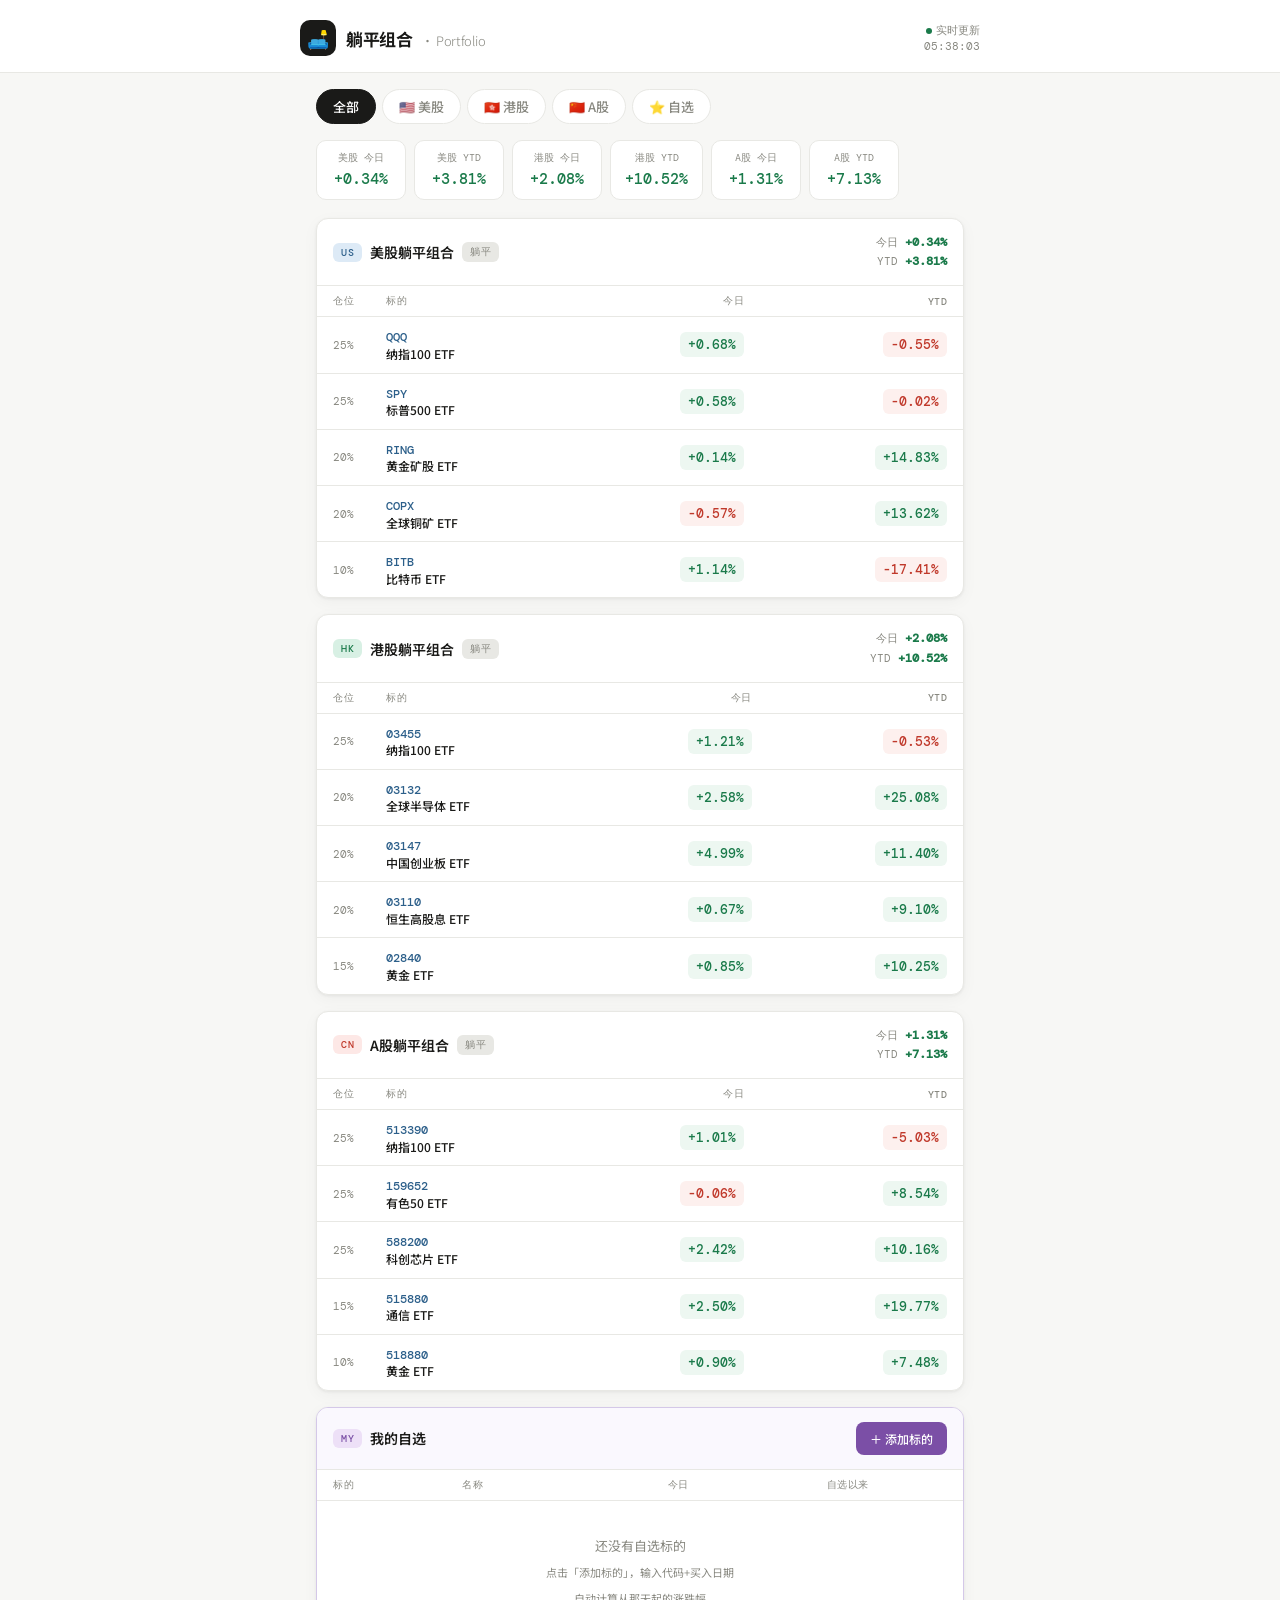
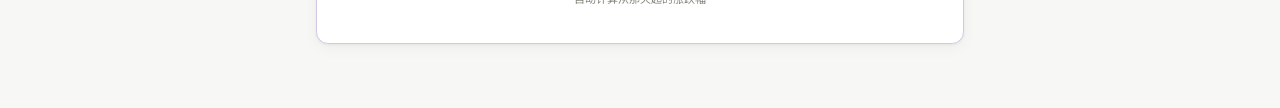
==== index.html.html @ bc0e2a84 "Add files via upload" ====
<!DOCTYPE html>
<html lang="zh-CN">
<head>
<meta charset="UTF-8">
<meta name="viewport" content="width=device-width, initial-scale=1.0">
<title>躺平 · 投资组合</title>
<style>
  @import url('https://fonts.googleapis.com/css2?family=DM+Mono:ital,wght@0,400;0,500;1,400&family=Noto+Sans+SC:wght@300;400;500;700&display=swap');

  :root {
    --bg: #f7f7f5;
    --card: #ffffff;
    --border: #e8e8e4;
    --text: #1a1a18;
    --muted: #888880;
    --green: #1a7a4a;
    --green-bg: #edf7f1;
    --red: #c0392b;
    --red-bg: #fdf0ee;
    --accent: #2c5f8a;
    --accent-light: #eef4fb;
    --gold: #b8860b;
    --gold-bg: #fdf8ec;
    --tag-us: #2c5f8a;
    --tag-hk: #1a7a4a;
    --tag-cn: #c0392b;
    --tag-my: #7b4fa6;
    --radius: 12px;
    --shadow: 0 1px 3px rgba(0,0,0,0.06), 0 4px 16px rgba(0,0,0,0.04);
  }

  * { box-sizing: border-box; margin: 0; padding: 0; }

  body {
    font-family: 'Noto Sans SC', sans-serif;
    background: var(--bg);
    color: var(--text);
    min-height: 100vh;
    padding-bottom: 48px;
  }

  /* Header */
  .header {
    background: var(--card);
    border-bottom: 1px solid var(--border);
    padding: 20px 16px 16px;
    position: sticky;
    top: 0;
    z-index: 100;
  }
  .header-inner {
    max-width: 680px;
    margin: 0 auto;
    display: flex;
    align-items: center;
    justify-content: space-between;
    gap: 12px;
  }
  .header-title {
    display: flex;
    align-items: center;
    gap: 10px;
  }
  .logo {
    width: 36px; height: 36px;
    background: var(--text);
    border-radius: 10px;
    display: flex; align-items: center; justify-content: center;
    font-size: 18px;
  }
  h1 {
    font-size: 17px;
    font-weight: 700;
    letter-spacing: -0.3px;
  }
  h1 span { color: var(--muted); font-weight: 300; font-size: 13px; margin-left: 4px; }

  .refresh-info {
    font-family: 'DM Mono', monospace;
    font-size: 11px;
    color: var(--muted);
    text-align: right;
    line-height: 1.5;
  }
  .refresh-dot {
    display: inline-block;
    width: 6px; height: 6px;
    border-radius: 50%;
    background: var(--green);
    margin-right: 4px;
    animation: pulse 2s infinite;
  }
  @keyframes pulse {
    0%, 100% { opacity: 1; }
    50% { opacity: 0.3; }
  }

  /* Tabs */
  .tabs {
    max-width: 680px;
    margin: 0 auto;
    padding: 16px 16px 0;
    display: flex;
    gap: 6px;
    overflow-x: auto;
    scrollbar-width: none;
  }
  .tabs::-webkit-scrollbar { display: none; }
  .tab {
    flex-shrink: 0;
    padding: 7px 16px;
    border-radius: 20px;
    font-size: 13px;
    font-weight: 500;
    cursor: pointer;
    border: 1.5px solid var(--border);
    background: var(--card);
    color: var(--muted);
    transition: all 0.2s;
  }
  .tab.active[data-tab="all"] { background: var(--text); border-color: var(--text); color: white; }
  .tab.active[data-tab="us"] { background: var(--tag-us); border-color: var(--tag-us); color: white; }
  .tab.active[data-tab="hk"] { background: var(--tag-hk); border-color: var(--tag-hk); color: white; }
  .tab.active[data-tab="cn"] { background: var(--tag-cn); border-color: var(--tag-cn); color: white; }
  .tab.active[data-tab="my"] { background: var(--tag-my); border-color: var(--tag-my); color: white; }

  /* Main */
  .main {
    max-width: 680px;
    margin: 0 auto;
    padding: 16px;
    display: flex;
    flex-direction: column;
    gap: 16px;
  }

  /* Section Card */
  .section-card {
    background: var(--card);
    border: 1px solid var(--border);
    border-radius: var(--radius);
    box-shadow: var(--shadow);
    overflow: hidden;
  }
  .section-header {
    padding: 14px 16px;
    border-bottom: 1px solid var(--border);
    display: flex;
    align-items: center;
    justify-content: space-between;
    gap: 8px;
  }
  .section-title {
    display: flex;
    align-items: center;
    gap: 8px;
  }
  .market-tag {
    font-family: 'DM Mono', monospace;
    font-size: 10px;
    font-weight: 500;
    padding: 3px 8px;
    border-radius: 6px;
    letter-spacing: 0.5px;
  }
  .tag-us { background: #ddeaf6; color: var(--tag-us); }
  .tag-hk { background: #d8f0e4; color: var(--tag-hk); }
  .tag-cn { background: #fde8e6; color: var(--tag-cn); }
  .tag-my { background: #ede0f7; color: var(--tag-my); }
  .tag-躺平 { background: #e8e8e4; color: var(--muted); }

  .section-name {
    font-size: 14px;
    font-weight: 600;
  }

  .section-perf {
    text-align: right;
    font-family: 'DM Mono', monospace;
    font-size: 11px;
    line-height: 1.6;
    color: var(--muted);
  }

  /* Table */
  table {
    width: 100%;
    border-collapse: collapse;
  }
  thead th {
    font-size: 10px;
    font-weight: 500;
    color: var(--muted);
    text-transform: uppercase;
    letter-spacing: 0.5px;
    padding: 8px 16px;
    border-bottom: 1px solid var(--border);
    text-align: right;
    font-family: 'DM Mono', monospace;
  }
  thead th:first-child { text-align: left; }
  thead th:nth-child(2) { text-align: left; }

  tbody tr {
    border-bottom: 1px solid var(--border);
    transition: background 0.15s;
  }
  tbody tr:last-child { border-bottom: none; }
  tbody tr:hover { background: var(--bg); }

  td {
    padding: 11px 16px;
    font-size: 13px;
    text-align: right;
    vertical-align: middle;
  }
  td:first-child { text-align: left; }
  td:nth-child(2) { text-align: left; }

  .weight {
    font-family: 'DM Mono', monospace;
    font-size: 11px;
    color: var(--muted);
    width: 36px;
  }
  .ticker {
    font-family: 'DM Mono', monospace;
    font-size: 12px;
    font-weight: 500;
    color: var(--accent);
  }
  .name-cell { line-height: 1.3; }
  .etf-name {
    font-size: 12px;
    font-weight: 500;
    display: block;
  }
  .etf-sub {
    font-size: 10px;
    color: var(--muted);
    display: block;
    margin-top: 1px;
  }

  .pct {
    font-family: 'DM Mono', monospace;
    font-size: 13px;
    font-weight: 500;
    padding: 4px 8px;
    border-radius: 6px;
    display: inline-block;
    min-width: 64px;
    text-align: center;
  }
  .pct.pos { color: var(--green); background: var(--green-bg); }
  .pct.neg { color: var(--red); background: var(--red-bg); }
  .pct.zero { color: var(--muted); background: var(--bg); }
  .pct.loading { color: var(--muted); background: var(--bg); font-size: 11px; }

  /* Custom Section */
  .custom-section { border-color: #d4c8e8; }
  .custom-section .section-header { background: #faf8fe; }

  .add-btn {
    display: flex;
    align-items: center;
    gap: 6px;
    padding: 8px 14px;
    background: var(--tag-my);
    color: white;
    border: none;
    border-radius: 8px;
    font-size: 12px;
    font-weight: 500;
    cursor: pointer;
    font-family: 'Noto Sans SC', sans-serif;
    transition: opacity 0.2s;
  }
  .add-btn:hover { opacity: 0.85; }

  .empty-state {
    padding: 32px 16px;
    text-align: center;
    color: var(--muted);
    font-size: 13px;
    line-height: 2;
  }
  .empty-state .hint { font-size: 11px; margin-top: 4px; }

  /* Delete button */
  .del-btn {
    background: none;
    border: none;
    color: var(--muted);
    cursor: pointer;
    font-size: 14px;
    padding: 4px;
    border-radius: 4px;
    transition: all 0.15s;
    opacity: 0.5;
  }
  .del-btn:hover { color: var(--red); opacity: 1; background: var(--red-bg); }

  .since-date {
    font-size: 10px;
    color: var(--muted);
    font-family: 'DM Mono', monospace;
  }

  /* Modal */
  .modal-overlay {
    display: none;
    position: fixed;
    inset: 0;
    background: rgba(0,0,0,0.4);
    z-index: 200;
    align-items: flex-end;
    justify-content: center;
  }
  .modal-overlay.open { display: flex; }
  .modal {
    background: var(--card);
    border-radius: 20px 20px 0 0;
    padding: 24px 20px 40px;
    width: 100%;
    max-width: 680px;
    animation: slideUp 0.25s ease;
  }
  @keyframes slideUp {
    from { transform: translateY(100%); }
    to { transform: translateY(0); }
  }
  .modal-title {
    font-size: 16px;
    font-weight: 700;
    margin-bottom: 20px;
  }
  .form-group {
    margin-bottom: 14px;
  }
  .form-group label {
    display: block;
    font-size: 12px;
    font-weight: 500;
    color: var(--muted);
    margin-bottom: 6px;
    letter-spacing: 0.3px;
  }
  .form-group input, .form-group select {
    width: 100%;
    padding: 11px 14px;
    border: 1.5px solid var(--border);
    border-radius: 10px;
    font-size: 14px;
    font-family: 'Noto Sans SC', sans-serif;
    background: var(--bg);
    color: var(--text);
    outline: none;
    transition: border-color 0.2s;
  }
  .form-group input:focus, .form-group select:focus {
    border-color: var(--tag-my);
  }
  .form-row { display: flex; gap: 10px; }
  .form-row .form-group { flex: 1; }

  .form-hint {
    font-size: 11px;
    color: var(--muted);
    margin-top: 4px;
  }

  .modal-actions {
    display: flex;
    gap: 10px;
    margin-top: 20px;
  }
  .btn-cancel {
    flex: 1;
    padding: 12px;
    border: 1.5px solid var(--border);
    border-radius: 10px;
    background: none;
    font-size: 14px;
    font-family: 'Noto Sans SC', sans-serif;
    cursor: pointer;
    color: var(--muted);
  }
  .btn-add {
    flex: 2;
    padding: 12px;
    border: none;
    border-radius: 10px;
    background: var(--tag-my);
    color: white;
    font-size: 14px;
    font-weight: 600;
    font-family: 'Noto Sans SC', sans-serif;
    cursor: pointer;
  }

  /* Summary bar */
  .summary-bar {
    display: flex;
    gap: 8px;
    overflow-x: auto;
    scrollbar-width: none;
    padding-bottom: 2px;
  }
  .summary-bar::-webkit-scrollbar { display: none; }
  .summary-chip {
    flex-shrink: 0;
    background: var(--card);
    border: 1px solid var(--border);
    border-radius: 10px;
    padding: 10px 14px;
    text-align: center;
    min-width: 90px;
  }
  .chip-label {
    font-size: 10px;
    color: var(--muted);
    margin-bottom: 4px;
    font-family: 'DM Mono', monospace;
  }
  .chip-value {
    font-family: 'DM Mono', monospace;
    font-size: 15px;
    font-weight: 500;
  }

  /* Sections hidden by tab */
  .section-wrapper { display: block; }
  .section-wrapper.hidden { display: none; }

  @media (max-width: 400px) {
    .pct { min-width: 52px; font-size: 12px; }
    td { padding: 10px 10px; font-size: 12px; }
    thead th { padding: 8px 10px; }
  }
</style>
</head>
<body>

<div class="header">
  <div class="header-inner">
    <div class="header-title">
      <div class="logo">🛋️</div>
      <div>
        <h1>躺平组合 <span>· Portfolio</span></h1>
      </div>
    </div>
    <div class="refresh-info">
      <span class="refresh-dot"></span>实时更新<br>
      <span id="last-update">--:--:--</span>
    </div>
  </div>
</div>

<div class="tabs">
  <div class="tab active" data-tab="all">全部</div>
  <div class="tab" data-tab="us">🇺🇸 美股</div>
  <div class="tab" data-tab="hk">🇭🇰 港股</div>
  <div class="tab" data-tab="cn">🇨🇳 A股</div>
  <div class="tab" data-tab="my">⭐ 自选</div>
</div>

<div class="main">

  <!-- Summary chips -->
  <div class="summary-bar">
    <div class="summary-chip">
      <div class="chip-label">美股 今日</div>
      <div class="chip-value" id="chip-us-today">--</div>
    </div>
    <div class="summary-chip">
      <div class="chip-label">美股 YTD</div>
      <div class="chip-value" id="chip-us-ytd">--</div>
    </div>
    <div class="summary-chip">
      <div class="chip-label">港股 今日</div>
      <div class="chip-value" id="chip-hk-today">--</div>
    </div>
    <div class="summary-chip">
      <div class="chip-label">港股 YTD</div>
      <div class="chip-value" id="chip-hk-ytd">--</div>
    </div>
    <div class="summary-chip">
      <div class="chip-label">A股 今日</div>
      <div class="chip-value" id="chip-cn-today">--</div>
    </div>
    <div class="summary-chip">
      <div class="chip-label">A股 YTD</div>
      <div class="chip-value" id="chip-cn-ytd">--</div>
    </div>
  </div>

  <!-- US Section -->
  <div class="section-wrapper" data-section="us">
    <div class="section-card">
      <div class="section-header">
        <div class="section-title">
          <span class="market-tag tag-us">US</span>
          <span class="section-name">美股躺平组合</span>
          <span class="market-tag tag-躺平">躺平</span>
        </div>
        <div class="section-perf">
          今日 <span class="pct-inline" id="us-today" style="color:var(--muted)">--</span><br>
          YTD <span class="pct-inline" id="us-ytd" style="color:var(--muted)">--</span>
        </div>
      </div>
      <table>
        <thead>
          <tr>
            <th>仓位</th>
            <th>标的</th>
            <th>今日</th>
            <th>YTD</th>
          </tr>
        </thead>
        <tbody id="us-tbody">
          <tr><td colspan="4" style="text-align:center;padding:20px;color:var(--muted);font-size:12px;">加载中...</td></tr>
        </tbody>
      </table>
    </div>
  </div>

  <!-- HK Section -->
  <div class="section-wrapper" data-section="hk">
    <div class="section-card">
      <div class="section-header">
        <div class="section-title">
          <span class="market-tag tag-hk">HK</span>
          <span class="section-name">港股躺平组合</span>
          <span class="market-tag tag-躺平">躺平</span>
        </div>
        <div class="section-perf">
          今日 <span class="pct-inline" id="hk-today" style="color:var(--muted)">--</span><br>
          YTD <span class="pct-inline" id="hk-ytd" style="color:var(--muted)">--</span>
        </div>
      </div>
      <table>
        <thead>
          <tr>
            <th>仓位</th>
            <th>标的</th>
            <th>今日</th>
            <th>YTD</th>
          </tr>
        </thead>
        <tbody id="hk-tbody">
          <tr><td colspan="4" style="text-align:center;padding:20px;color:var(--muted);font-size:12px;">加载中...</td></tr>
        </tbody>
      </table>
    </div>
  </div>

  <!-- CN Section -->
  <div class="section-wrapper" data-section="cn">
    <div class="section-card">
      <div class="section-header">
        <div class="section-title">
          <span class="market-tag tag-cn">CN</span>
          <span class="section-name">A股躺平组合</span>
          <span class="market-tag tag-躺平">躺平</span>
        </div>
        <div class="section-perf">
          今日 <span class="pct-inline" id="cn-today" style="color:var(--muted)">--</span><br>
          YTD <span class="pct-inline" id="cn-ytd" style="color:var(--muted)">--</span>
        </div>
      </div>
      <table>
        <thead>
          <tr>
            <th>仓位</th>
            <th>标的</th>
            <th>今日</th>
            <th>YTD</th>
          </tr>
        </thead>
        <tbody id="cn-tbody">
          <tr><td colspan="4" style="text-align:center;padding:20px;color:var(--muted);font-size:12px;">加载中...</td></tr>
        </tbody>
      </table>
    </div>
  </div>

  <!-- My Section -->
  <div class="section-wrapper" data-section="my">
    <div class="section-card custom-section">
      <div class="section-header">
        <div class="section-title">
          <span class="market-tag tag-my">MY</span>
          <span class="section-name">我的自选</span>
        </div>
        <button class="add-btn" onclick="openModal()">＋ 添加标的</button>
      </div>
      <table>
        <thead>
          <tr>
            <th>标的</th>
            <th>名称</th>
            <th>今日</th>
            <th>自选以来</th>
            <th></th>
          </tr>
        </thead>
        <tbody id="my-tbody">
        </tbody>
      </table>
      <div class="empty-state" id="my-empty">
        还没有自选标的<br>
        <span class="hint">点击「添加标的」，输入代码+买入日期<br>自动计算从那天起的涨跌幅</span>
      </div>
    </div>
  </div>

</div>

<!-- Add Modal -->
<div class="modal-overlay" id="modal" onclick="closeModalOutside(event)">
  <div class="modal">
    <div class="modal-title">添加自选标的</div>
    <div class="form-row">
      <div class="form-group">
        <label>市场</label>
        <select id="f-market">
          <option value="us">🇺🇸 美股</option>
          <option value="hk">🇭🇰 港股</option>
          <option value="cn">🇨🇳 A股</option>
        </select>
      </div>
      <div class="form-group">
        <label>代码</label>
        <input type="text" id="f-code" placeholder="如 MRVL / 06690 / 159928" />
      </div>
    </div>
    <div class="form-group">
      <label>名称（可自定义）</label>
      <input type="text" id="f-name" placeholder="如 迈威尔 / 卓胜微 / 消费ETF" />
    </div>
    <div class="form-group">
      <label>买入日期（自选起算日）</label>
      <input type="date" id="f-date" />
      <div class="form-hint">将自动计算从该日起的涨跌幅（需手动填入买入价）</div>
    </div>
    <div class="form-group">
      <label>买入价格（可选，用于精确计算）</label>
      <input type="number" id="f-price" placeholder="如 85.20" step="0.01" />
      <div class="form-hint">留空则尝试用历史数据估算</div>
    </div>
    <div class="modal-actions">
      <button class="btn-cancel" onclick="closeModal()">取消</button>
      <button class="btn-add" onclick="addCustom()">添加</button>
    </div>
  </div>
</div>

<script>
// ─── 固定组合数据 ───────────────────────────────────────────
const PORTFOLIOS = {
  us: {
    label: 'us',
    holdings: [
      { weight: '25%', code: 'us_QQQ', ticker: 'QQQ', name: '纳指100 ETF', sub: 'Invesco QQQ' },
      { weight: '25%', code: 'us_SPY', ticker: 'SPY', name: '标普500 ETF', sub: 'SPDR S&P 500' },
      { weight: '20%', code: 'us_RING', ticker: 'RING', name: '黄金矿股 ETF', sub: 'iShares RING' },
      { weight: '20%', code: 'us_COPX', ticker: 'COPX', name: '全球铜矿 ETF', sub: 'Global X COPX' },
      { weight: '10%', code: 'us_BITB', ticker: 'BITB', name: '比特币 ETF', sub: 'Bitwise BITB' },
    ]
  },
  hk: {
    label: 'hk',
    holdings: [
      { weight: '25%', code: 'hk_03455', ticker: '03455', name: '纳指100 ETF', sub: '华夏' },
      { weight: '20%', code: 'hk_03132', ticker: '03132', name: '全球半导体 ETF', sub: '南方' },
      { weight: '20%', code: 'hk_03147', ticker: '03147', name: '中国创业板 ETF', sub: '华夏' },
      { weight: '20%', code: 'hk_03110', ticker: '03110', name: '恒生高股息 ETF', sub: '华夏' },
      { weight: '15%', code: 'hk_02840', ticker: '02840', name: '黄金 ETF', sub: '道富' },
    ]
  },
  cn: {
    label: 'cn',
    holdings: [
      { weight: '25%', code: 'cn_513390', ticker: '513390', name: '纳指100 ETF', sub: '华夏' },
      { weight: '25%', code: 'cn_159652', ticker: '159652', name: '有色50 ETF', sub: '易方达' },
      { weight: '25%', code: 'cn_588200', ticker: '588200', name: '科创芯片 ETF', sub: '华宝' },
      { weight: '15%', code: 'cn_515880', ticker: '515880', name: '通信 ETF', sub: '国泰' },
      { weight: '10%', code: 'cn_518880', ticker: '518880', name: '黄金 ETF', sub: '华安' },
    ]
  }
};

// Static fallback data (shown when API unavailable due to CORS)
const STATIC_DATA = {
  us_QQQ:  { today: +0.68, ytd: -0.55 },
  us_SPY:  { today: +0.58, ytd: -0.02 },
  us_RING: { today: +0.14, ytd: +14.83 },
  us_COPX: { today: -0.57, ytd: +13.62 },
  us_BITB: { today: +1.14, ytd: -17.41 },
  hk_03455:{ today: +1.21, ytd: -0.53 },
  hk_03132:{ today: +2.58, ytd: +25.08 },
  hk_03147:{ today: +4.99, ytd: +11.40 },
  hk_03110:{ today: +0.67, ytd: +9.10 },
  hk_02840:{ today: +0.85, ytd: +10.25 },
  cn_513390:{ today: +1.01, ytd: -5.03 },
  cn_159652:{ today: -0.06, ytd: +8.54 },
  cn_588200:{ today: +2.42, ytd: +10.16 },
  cn_515880:{ today: +2.50, ytd: +19.77 },
  cn_518880:{ today: +0.90, ytd: +7.48 },
};

// Live data store
const liveData = {};
let useStatic = false;

// ─── Custom holdings (localStorage) ───────────────────────
const STORAGE_KEY = 'lieflat_custom_v2';
let customHoldings = JSON.parse(localStorage.getItem(STORAGE_KEY) || '[]');

function saveCustom() {
  localStorage.setItem(STORAGE_KEY, JSON.stringify(customHoldings));
}

// ─── Render helpers ────────────────────────────────────────
function pctTag(val) {
  if (val === null || val === undefined || isNaN(val)) return '<span class="pct loading">--</span>';
  const cls = val > 0 ? 'pos' : val < 0 ? 'neg' : 'zero';
  const sign = val > 0 ? '+' : '';
  return `<span class="pct ${cls}">${sign}${val.toFixed(2)}%</span>`;
}
function pctInline(val) {
  if (val === null || val === undefined || isNaN(val)) return '<span style="color:var(--muted)">--</span>';
  const cls = val > 0 ? 'color:var(--green)' : val < 0 ? 'color:var(--red)' : 'color:var(--muted)';
  const sign = val > 0 ? '+' : '';
  return `<span style="${cls};font-family:DM Mono,monospace;font-size:12px;font-weight:600">${sign}${val.toFixed(2)}%</span>`;
}
function chipVal(val) {
  if (val === null || isNaN(val)) return '<span style="color:var(--muted)">--</span>';
  const cls = val > 0 ? 'var(--green)' : val < 0 ? 'var(--red)' : 'var(--muted)';
  const sign = val > 0 ? '+' : '';
  return `<span style="color:${cls}">${sign}${val.toFixed(2)}%</span>`;
}

// ─── Render fixed portfolios ───────────────────────────────
function renderPortfolio(key) {
  const p = PORTFOLIOS[key];
  const tbody = document.getElementById(`${key}-tbody`);
  let todayWt = 0, ytdWt = 0;
  let rows = '';
  for (const h of p.holdings) {
    const d = liveData[h.code] || STATIC_DATA[h.code] || {};
    const wNum = parseFloat(h.weight) / 100;
    if (!isNaN(d.today)) todayWt += wNum * d.today;
    if (!isNaN(d.ytd)) ytdWt += wNum * d.ytd;
    rows += `<tr>
      <td class="weight">${h.weight}</td>
      <td class="name-cell">
        <span class="ticker">${h.ticker}</span><br>
        <span class="etf-name">${h.name}</span>
      </td>
      <td>${pctTag(d.today)}</td>
      <td>${pctTag(d.ytd)}</td>
    </tr>`;
  }
  tbody.innerHTML = rows;
  document.getElementById(`${key}-today`).innerHTML = pctInline(todayWt);
  document.getElementById(`${key}-ytd`).innerHTML = pctInline(ytdWt);
  document.getElementById(`chip-${key}-today`).innerHTML = chipVal(todayWt);
  document.getElementById(`chip-${key}-ytd`).innerHTML = chipVal(ytdWt);
}

// ─── Render custom holdings ────────────────────────────────
function renderCustom() {
  const tbody = document.getElementById('my-tbody');
  const empty = document.getElementById('my-empty');
  if (customHoldings.length === 0) {
    tbody.innerHTML = '';
    empty.style.display = 'block';
    return;
  }
  empty.style.display = 'none';
  let rows = '';
  for (let i = 0; i < customHoldings.length; i++) {
    const h = customHoldings[i];
    const d = liveData[`custom_${i}`] || {};
    const mktTag = { us: 'tag-us', hk: 'tag-hk', cn: 'tag-cn' }[h.market] || 'tag-my';
    const mktLabel = { us: 'US', hk: 'HK', cn: 'CN' }[h.market] || '?';

    let sinceHtml;
    if (h.buyPrice && !isNaN(d.currentPrice) && d.currentPrice > 0) {
      const since = (d.currentPrice - h.buyPrice) / h.buyPrice * 100;
      sinceHtml = pctTag(since);
    } else {
      sinceHtml = '<span class="pct zero" title="请填写买入价">--%</span>';
    }

    rows += `<tr>
      <td><span class="ticker">${h.code}</span><br><span class="market-tag ${mktTag}" style="margin-top:3px;display:inline-block">${mktLabel}</span></td>
      <td class="name-cell">
        <span class="etf-name">${h.name}</span>
        <span class="since-date">自 ${h.date}</span>
      </td>
      <td>${pctTag(d.today)}</td>
      <td>${sinceHtml}</td>
      <td><button class="del-btn" onclick="removeCustom(${i})" title="删除">✕</button></td>
    </tr>`;
  }
  tbody.innerHTML = rows;
}

function removeCustom(i) {
  if (confirm(`删除 ${customHoldings[i].name}？`)) {
    customHoldings.splice(i, 1);
    saveCustom();
    renderCustom();
  }
}

// ─── Modal ─────────────────────────────────────────────────
function openModal() {
  document.getElementById('modal').classList.add('open');
  // default date to today
  const d = new Date();
  document.getElementById('f-date').value = d.toISOString().split('T')[0];
}
function closeModal() {
  document.getElementById('modal').classList.remove('open');
}
function closeModalOutside(e) {
  if (e.target === document.getElementById('modal')) closeModal();
}
function addCustom() {
  const market = document.getElementById('f-market').value;
  const code = document.getElementById('f-code').value.trim().toUpperCase();
  const name = document.getElementById('f-name').value.trim() || code;
  const date = document.getElementById('f-date').value;
  const price = parseFloat(document.getElementById('f-price').value);

  if (!code || !date) { alert('代码和日期不能为空'); return; }

  customHoldings.push({ market, code, name, date, buyPrice: isNaN(price) ? null : price });
  saveCustom();
  renderCustom();
  closeModal();

  // clear form
  document.getElementById('f-code').value = '';
  document.getElementById('f-name').value = '';
  document.getElementById('f-price').value = '';
}

// ─── Tabs ──────────────────────────────────────────────────
document.querySelectorAll('.tab').forEach(tab => {
  tab.addEventListener('click', () => {
    document.querySelectorAll('.tab').forEach(t => t.classList.remove('active'));
    tab.classList.add('active');
    const t = tab.dataset.tab;
    document.querySelectorAll('.section-wrapper').forEach(s => {
      if (t === 'all') s.classList.remove('hidden');
      else s.classList.toggle('hidden', s.dataset.section !== t);
    });
  });
});

// ─── Data fetching via Tencent API (JSONP) ─────────────────
// Maps our code keys → Tencent symbols
const TENCENT_MAP = {
  us_QQQ:   'usQQQ',
  us_SPY:   'usSPY',
  us_RING:  'usRING',
  us_COPX:  'usCOPX',
  us_BITB:  'usBITB',
  hk_03455: 'hk03455',
  hk_03132: 'hk03132',
  hk_03147: 'hk03147',
  hk_03110: 'hk03110',
  hk_02840: 'hk02840',
  cn_513390: 'sh513390',
  cn_159652: 'sz159652',
  cn_588200: 'sh588200',
  cn_515880: 'sh515880',
  cn_518880: 'sh518880',
};

// Custom holding Tencent symbol builder
function customSymbol(h) {
  if (h.market === 'us') return `us${h.code}`;
  if (h.market === 'hk') return `hk${h.code.padStart(5,'0')}`;
  // A-share: guess prefix by code range
  const c = h.code;
  if (c.startsWith('6')) return `sh${c}`;
  if (c.startsWith('0') || c.startsWith('3')) return `sz${c}`;
  if (c.startsWith('5') || c.startsWith('1')) {
    // ETFs: 5xxxxx → sh, 1xxxxx → sz
    return c.startsWith('5') ? `sh${c}` : `sz${c}`;
  }
  return `sz${c}`;
}

let fetchCount = 0;

function fetchAll() {
  fetchCount++;
  const cb = `lieflat_cb_${fetchCount}`;

  // Collect all symbols
  const allSymbols = {};
  for (const [key, sym] of Object.entries(TENCENT_MAP)) {
    allSymbols[sym] = key;
  }
  // Custom
  customHoldings.forEach((h, i) => {
    allSymbols[customSymbol(h)] = `custom_${i}`;
  });

  const symList = Object.keys(allSymbols).join(',');
  if (!symList) return;

  window[cb] = function(data) {
    try {
      // Parse Tencent response: multiple `var v_SYMBOL="field1~field2~...";`
      const lines = data.split('\n');
      for (const line of lines) {
        const m = line.match(/var v_(\w+)="([^"]+)"/);
        if (!m) continue;
        const sym = m[1];
        const fields = m[2].split('~');
        // field[3] = current price, field[31] = pct change today, field[32] = price change
        // For now use field[31] for today's pct
        const todayPct = parseFloat(fields[31]);
        const currentPrice = parseFloat(fields[3]);
        const key = allSymbols[sym];
        if (key) {
          if (!liveData[key]) liveData[key] = {};
          if (!isNaN(todayPct)) liveData[key].today = todayPct;
          if (!isNaN(currentPrice)) liveData[key].currentPrice = currentPrice;
          // ytd we keep from static for fixed, or compute from custom buyPrice
        }
      }
      useStatic = false;
    } catch(e) {
      useStatic = true;
    }
    renderAll();
    delete window[cb];
  };

  const script = document.createElement('script');
  script.src = `https://qt.gtimg.cn/q=${symList}&callback=${cb}`;
  script.onerror = () => {
    useStatic = true;
    renderAll();
    delete window[cb];
  };
  document.head.appendChild(script);
  setTimeout(() => { try { document.head.removeChild(script); } catch(e){} }, 5000);

  // Update timestamp
  const now = new Date();
  document.getElementById('last-update').textContent =
    now.toTimeString().slice(0,8);
}

function renderAll() {
  // For YTD on fixed: use static data (Tencent doesn't provide YTD easily)
  for (const key of Object.keys(TENCENT_MAP)) {
    if (!liveData[key]) liveData[key] = {};
    if (isNaN(liveData[key].ytd) && STATIC_DATA[key]) {
      liveData[key].ytd = STATIC_DATA[key].ytd;
    }
    // If API failed, fallback today too
    if (isNaN(liveData[key].today) && STATIC_DATA[key]) {
      liveData[key].today = STATIC_DATA[key].today;
    }
  }
  renderPortfolio('us');
  renderPortfolio('hk');
  renderPortfolio('cn');
  renderCustom();
}

// ─── Init ──────────────────────────────────────────────────
// Render with static data immediately
for (const [key, d] of Object.entries(STATIC_DATA)) {
  liveData[key] = { today: d.today, ytd: d.ytd };
}
renderAll();
fetchAll();
setInterval(fetchAll, 30000);
</script>
</body>
</html>
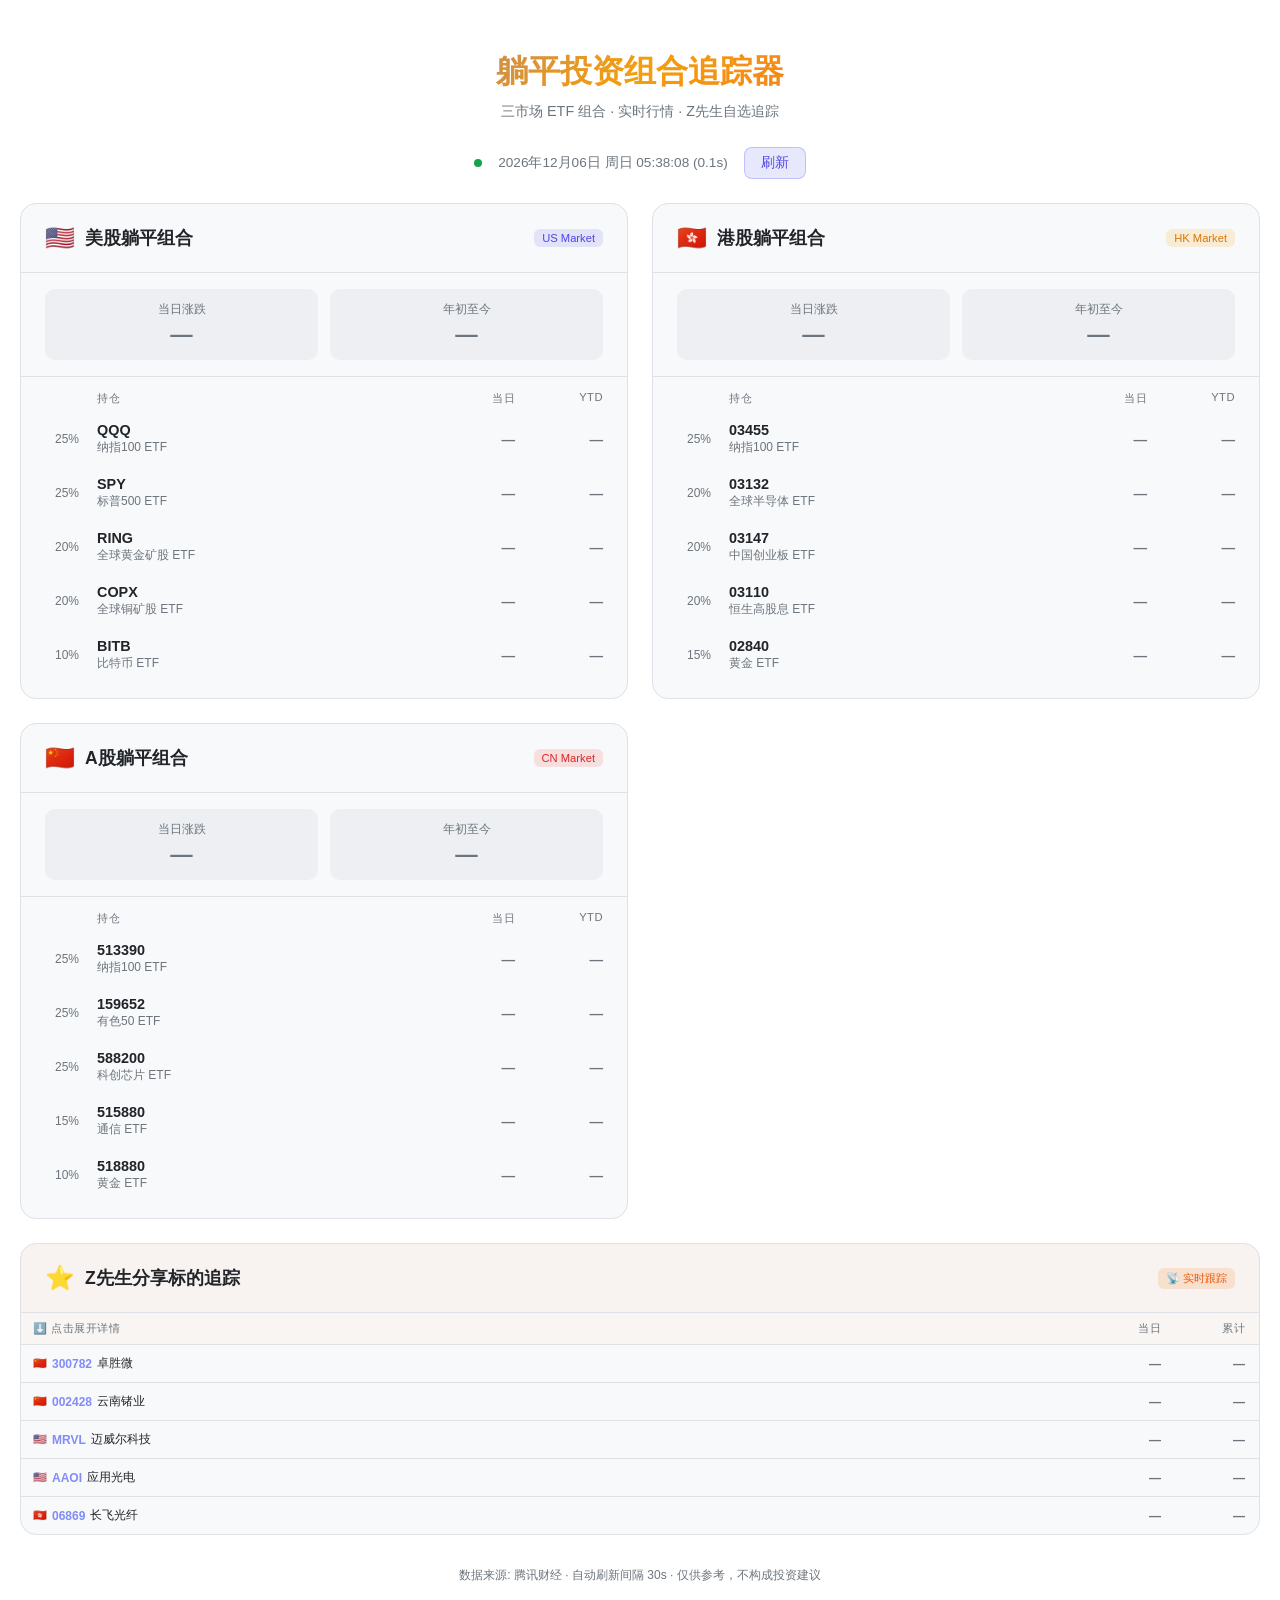
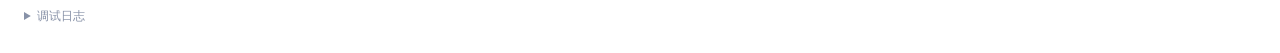
==== commit 4cc0d3d2: "Add files via upload" ====
--- a/index.html.html
+++ b/index.html.html
@@ -3,991 +3,611 @@
 <head>
 <meta charset="UTF-8">
 <meta name="viewport" content="width=device-width, initial-scale=1.0">
-<title>躺平 · 投资组合</title>
+<title>躺平投资组合追踪器</title>
 <style>
-  @import url('https://fonts.googleapis.com/css2?family=DM+Mono:ital,wght@0,400;0,500;1,400&family=Noto+Sans+SC:wght@300;400;500;700&display=swap');
-
-  :root {
-    --bg: #f7f7f5;
-    --card: #ffffff;
-    --border: #e8e8e4;
-    --text: #1a1a18;
-    --muted: #888880;
-    --green: #1a7a4a;
-    --green-bg: #edf7f1;
-    --red: #c0392b;
-    --red-bg: #fdf0ee;
-    --accent: #2c5f8a;
-    --accent-light: #eef4fb;
-    --gold: #b8860b;
-    --gold-bg: #fdf8ec;
-    --tag-us: #2c5f8a;
-    --tag-hk: #1a7a4a;
-    --tag-cn: #c0392b;
-    --tag-my: #7b4fa6;
-    --radius: 12px;
-    --shadow: 0 1px 3px rgba(0,0,0,0.06), 0 4px 16px rgba(0,0,0,0.04);
-  }
-
-  * { box-sizing: border-box; margin: 0; padding: 0; }
-
+  @media (prefers-color-scheme: dark) {
+    :root {
+      --bg: #0f1117;
+      --card: #1a1d28;
+      --card-hover: #22263a;
+      --border: #2a2e3e;
+      --text: #e2e8f0;
+      --text-dim: #8892a8;
+      --accent-us: #6366f1;
+      --accent-hk: #f59e0b;
+      --accent-a: #ef4444;
+      --accent-watch: #f97316;
+      --red: #ef4444;
+      --green: #22c55e;
+      --red-bg: rgba(239,68,68,0.1);
+      --green-bg: rgba(34,197,94,0.1);
+    }
+  }
+  @media (prefers-color-scheme: light) {
+    :root {
+      --bg: #ffffff;
+      --card: #f8f9fa;
+      --card-hover: #e9ecef;
+      --border: #dee2e6;
+      --text: #212529;
+      --text-dim: #6c757d;
+      --accent-us: #4f46e5;
+      --accent-hk: #d97706;
+      --accent-a: #dc2626;
+      --accent-watch: #ea580c;
+      --red: #dc2626;
+      --green: #16a34a;
+      --red-bg: rgba(220,38,38,0.08);
+      --green-bg: rgba(22,163,74,0.08);
+    }
+  }
+
+  * { margin:0; padding:0; box-sizing:border-box; }
   body {
-    font-family: 'Noto Sans SC', sans-serif;
+    font-family: -apple-system, BlinkMacSystemFont, 'Segoe UI', 'PingFang SC', 'Microsoft YaHei', sans-serif;
     background: var(--bg);
     color: var(--text);
     min-height: 100vh;
-    padding-bottom: 48px;
-  }
-
-  /* Header */
-  .header {
-    background: var(--card);
-    border-bottom: 1px solid var(--border);
-    padding: 20px 16px 16px;
-    position: sticky;
-    top: 0;
-    z-index: 100;
-  }
-  .header-inner {
-    max-width: 680px;
-    margin: 0 auto;
-    display: flex;
-    align-items: center;
-    justify-content: space-between;
-    gap: 12px;
-  }
-  .header-title {
-    display: flex;
-    align-items: center;
-    gap: 10px;
-  }
-  .logo {
-    width: 36px; height: 36px;
-    background: var(--text);
-    border-radius: 10px;
-    display: flex; align-items: center; justify-content: center;
-    font-size: 18px;
-  }
-  h1 {
-    font-size: 17px;
-    font-weight: 700;
-    letter-spacing: -0.3px;
-  }
-  h1 span { color: var(--muted); font-weight: 300; font-size: 13px; margin-left: 4px; }
-
-  .refresh-info {
-    font-family: 'DM Mono', monospace;
-    font-size: 11px;
-    color: var(--muted);
-    text-align: right;
-    line-height: 1.5;
-  }
-  .refresh-dot {
-    display: inline-block;
-    width: 6px; height: 6px;
-    border-radius: 50%;
-    background: var(--green);
-    margin-right: 4px;
-    animation: pulse 2s infinite;
-  }
-  @keyframes pulse {
-    0%, 100% { opacity: 1; }
-    50% { opacity: 0.3; }
-  }
-
-  /* Tabs */
-  .tabs {
-    max-width: 680px;
-    margin: 0 auto;
-    padding: 16px 16px 0;
-    display: flex;
-    gap: 6px;
-    overflow-x: auto;
-    scrollbar-width: none;
-  }
-  .tabs::-webkit-scrollbar { display: none; }
-  .tab {
-    flex-shrink: 0;
-    padding: 7px 16px;
-    border-radius: 20px;
-    font-size: 13px;
-    font-weight: 500;
-    cursor: pointer;
-    border: 1.5px solid var(--border);
-    background: var(--card);
-    color: var(--muted);
-    transition: all 0.2s;
-  }
-  .tab.active[data-tab="all"] { background: var(--text); border-color: var(--text); color: white; }
-  .tab.active[data-tab="us"] { background: var(--tag-us); border-color: var(--tag-us); color: white; }
-  .tab.active[data-tab="hk"] { background: var(--tag-hk); border-color: var(--tag-hk); color: white; }
-  .tab.active[data-tab="cn"] { background: var(--tag-cn); border-color: var(--tag-cn); color: white; }
-  .tab.active[data-tab="my"] { background: var(--tag-my); border-color: var(--tag-my); color: white; }
-
-  /* Main */
-  .main {
-    max-width: 680px;
-    margin: 0 auto;
-    padding: 16px;
-    display: flex;
-    flex-direction: column;
-    gap: 16px;
-  }
-
-  /* Section Card */
-  .section-card {
-    background: var(--card);
-    border: 1px solid var(--border);
-    border-radius: var(--radius);
-    box-shadow: var(--shadow);
-    overflow: hidden;
-  }
-  .section-header {
-    padding: 14px 16px;
-    border-bottom: 1px solid var(--border);
-    display: flex;
-    align-items: center;
-    justify-content: space-between;
-    gap: 8px;
-  }
-  .section-title {
-    display: flex;
-    align-items: center;
-    gap: 8px;
-  }
-  .market-tag {
-    font-family: 'DM Mono', monospace;
-    font-size: 10px;
-    font-weight: 500;
-    padding: 3px 8px;
-    border-radius: 6px;
-    letter-spacing: 0.5px;
-  }
-  .tag-us { background: #ddeaf6; color: var(--tag-us); }
-  .tag-hk { background: #d8f0e4; color: var(--tag-hk); }
-  .tag-cn { background: #fde8e6; color: var(--tag-cn); }
-  .tag-my { background: #ede0f7; color: var(--tag-my); }
-  .tag-躺平 { background: #e8e8e4; color: var(--muted); }
-
-  .section-name {
-    font-size: 14px;
-    font-weight: 600;
-  }
-
-  .section-perf {
-    text-align: right;
-    font-family: 'DM Mono', monospace;
-    font-size: 11px;
-    line-height: 1.6;
-    color: var(--muted);
-  }
-
-  /* Table */
-  table {
-    width: 100%;
-    border-collapse: collapse;
-  }
-  thead th {
-    font-size: 10px;
-    font-weight: 500;
-    color: var(--muted);
+    padding: 20px;
+    transition: background 0.3s, color 0.3s;
+  }
+  .header { text-align: center; padding: 30px 0 10px; }
+  .header h1 {
+    font-size: 2rem; font-weight: 700;
+    background: linear-gradient(135deg, #6366f1, #f59e0b, #ef4444);
+    -webkit-background-clip: text; -webkit-text-fill-color: transparent;
+    margin-bottom: 8px;
+  }
+  .header .subtitle { color: var(--text-dim); font-size: 0.9rem; }
+  .status-bar {
+    display: flex; justify-content: center; align-items: center;
+    gap: 16px; margin: 16px 0 24px; flex-wrap: wrap;
+  }
+  .status-bar .time { color: var(--text-dim); font-size: 0.85rem; }
+  .status-bar .dot { width: 8px; height: 8px; border-radius: 50%; background: var(--green); animation: pulse 2s infinite; }
+  .status-bar .dot.loading { background: var(--accent-us); }
+  .status-bar .dot.error { background: var(--red); animation: none; }
+  @keyframes pulse { 0%,100%{opacity:1} 50%{opacity:0.4} }
+  .btn-refresh {
+    background: rgba(99,102,241,0.15); border: 1px solid rgba(99,102,241,0.3);
+    color: var(--accent-us); padding: 6px 16px; border-radius: 8px;
+    cursor: pointer; font-size: 0.85rem; transition: all 0.2s;
+  }
+  .btn-refresh:hover { background: rgba(99,102,241,0.25); }
+  .btn-refresh:disabled { opacity: 0.5; cursor: not-allowed; }
+
+  .portfolios {
+    max-width: 1400px; margin: 0 auto;
+    display: grid; grid-template-columns: repeat(auto-fit, minmax(420px, 1fr)); gap: 24px;
+  }
+  .portfolio {
+    background: var(--card); border: 1px solid var(--border);
+    border-radius: 16px; overflow: hidden; transition: transform 0.2s;
+  }
+  .portfolio:hover { transform: translateY(-2px); }
+  .portfolio-header {
+    padding: 20px 24px; display: flex; justify-content: space-between;
+    align-items: center; border-bottom: 1px solid var(--border);
+  }
+  .portfolio-header .label { display: flex; align-items: center; gap: 10px; }
+  .portfolio-header .flag { font-size: 1.5rem; }
+  .portfolio-header .name { font-size: 1.1rem; font-weight: 600; }
+  .portfolio-header .market-tag { font-size: 0.7rem; padding: 3px 8px; border-radius: 6px; font-weight: 500; }
+  .us .market-tag { background: rgba(99,102,241,0.15); color: var(--accent-us); }
+  .hk .market-tag { background: rgba(245,158,11,0.15); color: var(--accent-hk); }
+  .a  .market-tag { background: rgba(239,68,68,0.15);  color: var(--accent-a); }
+
+  .portfolio-summary {
+    padding: 16px 24px; display: grid; grid-template-columns: 1fr 1fr;
+    gap: 12px; border-bottom: 1px solid var(--border);
+  }
+  .summary-item { padding: 12px; border-radius: 10px; text-align: center; }
+  .summary-item .summary-label { font-size: 0.75rem; color: var(--text-dim); margin-bottom: 4px; }
+  .summary-item .summary-value { font-size: 1.4rem; font-weight: 700; font-variant-numeric: tabular-nums; }
+  .summary-item.positive { background: var(--red-bg); color: var(--red); }
+  .summary-item.negative { background: var(--green-bg); color: var(--green); }
+  .summary-item.neutral { background: rgba(136,146,168,0.1); color: var(--text-dim); }
+
+  .holdings { padding: 8px 12px 16px; }
+  .holding {
+    display: grid; grid-template-columns: 44px 1fr 80px 80px;
+    align-items: center; gap: 8px; padding: 10px 12px;
+    border-radius: 10px; transition: background 0.15s;
+  }
+  .holding:hover { background: var(--card-hover); }
+  .holding .weight {
+    background: rgba(255,255,255,0.06); border-radius: 6px;
+    padding: 4px 0; text-align: center; font-size: 0.75rem;
+    color: var(--text-dim); font-weight: 500;
+  }
+  .holding .info .ticker { font-weight: 600; font-size: 0.9rem; }
+  .holding .info .name-cn { font-size: 0.75rem; color: var(--text-dim); margin-top: 1px; }
+  .holding .change { text-align: right; font-size: 0.85rem; font-weight: 600; font-variant-numeric: tabular-nums; }
+  .positive-text { color: var(--red); }
+  .negative-text { color: var(--green); }
+  .neutral-text { color: var(--text-dim); }
+
+  .change-header {
+    display: grid; grid-template-columns: 44px 1fr 80px 80px;
+    gap: 8px; padding: 6px 12px;
+    font-size: 0.7rem; color: var(--text-dim);
+    text-transform: uppercase; letter-spacing: 0.5px;
+  }
+  .change-header span:nth-child(3),
+  .change-header span:nth-child(4) { text-align: right; }
+
+  /* ── WATCH SECTION ── */
+  .watch-section { max-width: 1400px; margin: 24px auto 0; }
+  .watch-card {
+    background: var(--card); border: 1px solid var(--border);
+    border-radius: 16px; overflow: hidden; transition: transform 0.2s;
+  }
+  .watch-card:hover { transform: translateY(-2px); }
+  .watch-card-header {
+    padding: 20px 24px; display: flex; justify-content: space-between;
+    align-items: center; border-bottom: 1px solid var(--border);
+    background: rgba(249,115,22,0.04);
+  }
+  .watch-card-header .label { display: flex; align-items: center; gap: 10px; }
+  .watch-card-header .flag { font-size: 1.5rem; }
+  .watch-card-header .name { font-size: 1.1rem; font-weight: 600; }
+  .watch-market-tag {
+    font-size: 0.7rem; padding: 3px 8px; border-radius: 6px; font-weight: 500;
+    background: rgba(249,115,22,0.15); color: var(--accent-watch);
+  }
+
+  /* ✅ 关键修复：表头和数据行用完全相同的 grid，padding 完全一致 */
+  .watch-table-header {
+    display: grid;
+    grid-template-columns: 1fr 80px 84px;
+    padding: 8px 14px 8px 12px;
+    font-size: 0.7rem;
+    color: var(--text-dim);
     text-transform: uppercase;
     letter-spacing: 0.5px;
-    padding: 8px 16px;
     border-bottom: 1px solid var(--border);
-    text-align: right;
-    font-family: 'DM Mono', monospace;
-  }
-  thead th:first-child { text-align: left; }
-  thead th:nth-child(2) { text-align: left; }
-
-  tbody tr {
-    border-bottom: 1px solid var(--border);
+    background: rgba(249,115,22,0.03);
+  }
+  .watch-table-header span:nth-child(2),
+  .watch-table-header span:nth-child(3) { text-align: right; }
+
+  .watch-items { padding: 0; }
+  .watch-item { border-bottom: 1px solid var(--border); cursor: pointer; user-select: none; }
+  .watch-item:last-child { border-bottom: none; }
+  .watch-item:hover .watch-row { background: var(--card-hover); }
+
+  .watch-row {
+    display: grid;
+    grid-template-columns: 1fr 80px 84px;
+    align-items: center;
+    gap: 0;
+    padding: 10px 14px 10px 12px;
+    font-size: 12px;
+    border-radius: 0;
     transition: background 0.15s;
   }
-  tbody tr:last-child { border-bottom: none; }
-  tbody tr:hover { background: var(--bg); }
-
-  td {
-    padding: 11px 16px;
-    font-size: 13px;
-    text-align: right;
-    vertical-align: middle;
-  }
-  td:first-child { text-align: left; }
-  td:nth-child(2) { text-align: left; }
-
-  .weight {
-    font-family: 'DM Mono', monospace;
-    font-size: 11px;
-    color: var(--muted);
-    width: 36px;
-  }
-  .ticker {
-    font-family: 'DM Mono', monospace;
-    font-size: 12px;
-    font-weight: 500;
-    color: var(--accent);
-  }
-  .name-cell { line-height: 1.3; }
-  .etf-name {
-    font-size: 12px;
-    font-weight: 500;
-    display: block;
-  }
-  .etf-sub {
-    font-size: 10px;
-    color: var(--muted);
-    display: block;
-    margin-top: 1px;
-  }
-
-  .pct {
-    font-family: 'DM Mono', monospace;
-    font-size: 13px;
-    font-weight: 500;
-    padding: 4px 8px;
-    border-radius: 6px;
-    display: inline-block;
-    min-width: 64px;
-    text-align: center;
-  }
-  .pct.pos { color: var(--green); background: var(--green-bg); }
-  .pct.neg { color: var(--red); background: var(--red-bg); }
-  .pct.zero { color: var(--muted); background: var(--bg); }
-  .pct.loading { color: var(--muted); background: var(--bg); font-size: 11px; }
-
-  /* Custom Section */
-  .custom-section { border-color: #d4c8e8; }
-  .custom-section .section-header { background: #faf8fe; }
-
-  .add-btn {
-    display: flex;
-    align-items: center;
-    gap: 6px;
-    padding: 8px 14px;
-    background: var(--tag-my);
-    color: white;
-    border: none;
-    border-radius: 8px;
-    font-size: 12px;
-    font-weight: 500;
-    cursor: pointer;
-    font-family: 'Noto Sans SC', sans-serif;
-    transition: opacity 0.2s;
-  }
-  .add-btn:hover { opacity: 0.85; }
-
-  .empty-state {
-    padding: 32px 16px;
-    text-align: center;
-    color: var(--muted);
-    font-size: 13px;
-    line-height: 2;
-  }
-  .empty-state .hint { font-size: 11px; margin-top: 4px; }
-
-  /* Delete button */
-  .del-btn {
-    background: none;
-    border: none;
-    color: var(--muted);
-    cursor: pointer;
-    font-size: 14px;
-    padding: 4px;
+  .watch-left {
+    display: flex; align-items: center; gap: 5px;
+    overflow: hidden; padding-right: 8px;
+  }
+  .watch-flag { font-size: 11px; flex-shrink: 0; }
+  .watch-ticker { font-weight: 600; color: #818cf8; flex-shrink: 0; font-size: 12px; }
+  .watch-name { white-space: nowrap; overflow: hidden; text-overflow: ellipsis; font-size: 12px; }
+  .watch-day { text-align: right; font-weight: 600; font-size: 12px; font-variant-numeric: tabular-nums; }
+  .watch-since { text-align: right; font-weight: 600; font-size: 12px; font-variant-numeric: tabular-nums; }
+
+  .watch-detail {
+    padding: 8px 14px 12px 12px;
+    border-top: 1px dashed var(--border);
+    background: rgba(0,0,0,0.02);
+    display: none;
+    font-size: 12px; line-height: 1.6; color: var(--text-dim);
+  }
+  .watch-detail.open { display: block; }
+  .watch-detail .drow { margin: 3px 0; }
+  .watch-detail .dlbl { color: var(--text); font-weight: 600; margin-right: 4px; }
+
+  .loading-skeleton {
+    height: 20px;
+    background: linear-gradient(90deg, rgba(255,255,255,0.04) 25%, rgba(255,255,255,0.08) 50%, rgba(255,255,255,0.04) 75%);
+    background-size: 200% 100%;
+    animation: shimmer 1.5s infinite;
     border-radius: 4px;
-    transition: all 0.15s;
-    opacity: 0.5;
-  }
-  .del-btn:hover { color: var(--red); opacity: 1; background: var(--red-bg); }
-
-  .since-date {
-    font-size: 10px;
-    color: var(--muted);
-    font-family: 'DM Mono', monospace;
-  }
-
-  /* Modal */
-  .modal-overlay {
-    display: none;
-    position: fixed;
-    inset: 0;
-    background: rgba(0,0,0,0.4);
-    z-index: 200;
-    align-items: flex-end;
-    justify-content: center;
-  }
-  .modal-overlay.open { display: flex; }
-  .modal {
-    background: var(--card);
-    border-radius: 20px 20px 0 0;
-    padding: 24px 20px 40px;
-    width: 100%;
-    max-width: 680px;
-    animation: slideUp 0.25s ease;
-  }
-  @keyframes slideUp {
-    from { transform: translateY(100%); }
-    to { transform: translateY(0); }
-  }
-  .modal-title {
-    font-size: 16px;
-    font-weight: 700;
-    margin-bottom: 20px;
-  }
-  .form-group {
-    margin-bottom: 14px;
-  }
-  .form-group label {
-    display: block;
-    font-size: 12px;
-    font-weight: 500;
-    color: var(--muted);
-    margin-bottom: 6px;
-    letter-spacing: 0.3px;
-  }
-  .form-group input, .form-group select {
-    width: 100%;
-    padding: 11px 14px;
-    border: 1.5px solid var(--border);
-    border-radius: 10px;
-    font-size: 14px;
-    font-family: 'Noto Sans SC', sans-serif;
-    background: var(--bg);
-    color: var(--text);
-    outline: none;
-    transition: border-color 0.2s;
-  }
-  .form-group input:focus, .form-group select:focus {
-    border-color: var(--tag-my);
-  }
-  .form-row { display: flex; gap: 10px; }
-  .form-row .form-group { flex: 1; }
-
-  .form-hint {
-    font-size: 11px;
-    color: var(--muted);
-    margin-top: 4px;
-  }
-
-  .modal-actions {
-    display: flex;
-    gap: 10px;
-    margin-top: 20px;
-  }
-  .btn-cancel {
-    flex: 1;
-    padding: 12px;
-    border: 1.5px solid var(--border);
-    border-radius: 10px;
-    background: none;
-    font-size: 14px;
-    font-family: 'Noto Sans SC', sans-serif;
-    cursor: pointer;
-    color: var(--muted);
-  }
-  .btn-add {
-    flex: 2;
-    padding: 12px;
-    border: none;
-    border-radius: 10px;
-    background: var(--tag-my);
-    color: white;
-    font-size: 14px;
-    font-weight: 600;
-    font-family: 'Noto Sans SC', sans-serif;
-    cursor: pointer;
-  }
-
-  /* Summary bar */
-  .summary-bar {
-    display: flex;
-    gap: 8px;
-    overflow-x: auto;
-    scrollbar-width: none;
-    padding-bottom: 2px;
-  }
-  .summary-bar::-webkit-scrollbar { display: none; }
-  .summary-chip {
-    flex-shrink: 0;
-    background: var(--card);
-    border: 1px solid var(--border);
-    border-radius: 10px;
-    padding: 10px 14px;
-    text-align: center;
-    min-width: 90px;
-  }
-  .chip-label {
-    font-size: 10px;
-    color: var(--muted);
-    margin-bottom: 4px;
-    font-family: 'DM Mono', monospace;
-  }
-  .chip-value {
-    font-family: 'DM Mono', monospace;
-    font-size: 15px;
-    font-weight: 500;
-  }
-
-  /* Sections hidden by tab */
-  .section-wrapper { display: block; }
-  .section-wrapper.hidden { display: none; }
-
-  @media (max-width: 400px) {
-    .pct { min-width: 52px; font-size: 12px; }
-    td { padding: 10px 10px; font-size: 12px; }
-    thead th { padding: 8px 10px; }
+  }
+  @keyframes shimmer { 0%{background-position:-200% 0} 100%{background-position:200% 0} }
+
+  .footer {
+    text-align: center; padding: 32px 0 16px;
+    color: var(--text-dim); font-size: 0.75rem;
+    max-width: 1400px; margin: 0 auto;
+  }
+
+  @media (max-width: 500px) {
+    .portfolios { grid-template-columns: 1fr; }
+    .header h1 { font-size: 1.5rem; }
+    .holding { grid-template-columns: 36px 1fr 64px 64px; gap: 4px; padding: 8px; }
+    .change-header { grid-template-columns: 36px 1fr 64px 64px; gap: 4px; }
   }
 </style>
 </head>
 <body>
 
 <div class="header">
-  <div class="header-inner">
-    <div class="header-title">
-      <div class="logo">🛋️</div>
-      <div>
-        <h1>躺平组合 <span>· Portfolio</span></h1>
-      </div>
-    </div>
-    <div class="refresh-info">
-      <span class="refresh-dot"></span>实时更新<br>
-      <span id="last-update">--:--:--</span>
+  <h1>躺平投资组合追踪器</h1>
+  <p class="subtitle">三市场 ETF 组合 · 实时行情 · Z先生自选追踪</p>
+</div>
+
+<div class="status-bar">
+  <div class="dot" id="statusDot"></div>
+  <span class="time" id="statusText">正在加载数据...</span>
+  <button class="btn-refresh" id="btnRefresh" onclick="refreshAll()">刷新</button>
+</div>
+
+<div class="portfolios" id="portfolios">
+  <div class="portfolio us" id="port-us">
+    <div class="portfolio-header">
+      <div class="label"><span class="flag">🇺🇸</span><span class="name">美股躺平组合</span></div>
+      <span class="market-tag">US Market</span>
+    </div>
+    <div class="portfolio-summary" id="summary-us">
+      <div class="summary-item neutral"><div class="summary-label">当日涨跌</div><div class="summary-value"><div class="loading-skeleton" style="width:80px;margin:0 auto"></div></div></div>
+      <div class="summary-item neutral"><div class="summary-label">年初至今</div><div class="summary-value"><div class="loading-skeleton" style="width:80px;margin:0 auto"></div></div></div>
+    </div>
+    <div class="holdings">
+      <div class="change-header"><span></span><span>持仓</span><span>当日</span><span>YTD</span></div>
+      <div id="holdings-us"></div>
+    </div>
+  </div>
+
+  <div class="portfolio hk" id="port-hk">
+    <div class="portfolio-header">
+      <div class="label"><span class="flag">🇭🇰</span><span class="name">港股躺平组合</span></div>
+      <span class="market-tag">HK Market</span>
+    </div>
+    <div class="portfolio-summary" id="summary-hk">
+      <div class="summary-item neutral"><div class="summary-label">当日涨跌</div><div class="summary-value"><div class="loading-skeleton" style="width:80px;margin:0 auto"></div></div></div>
+      <div class="summary-item neutral"><div class="summary-label">年初至今</div><div class="summary-value"><div class="loading-skeleton" style="width:80px;margin:0 auto"></div></div></div>
+    </div>
+    <div class="holdings">
+      <div class="change-header"><span></span><span>持仓</span><span>当日</span><span>YTD</span></div>
+      <div id="holdings-hk"></div>
+    </div>
+  </div>
+
+  <div class="portfolio a" id="port-a">
+    <div class="portfolio-header">
+      <div class="label"><span class="flag">🇨🇳</span><span class="name">A股躺平组合</span></div>
+      <span class="market-tag">CN Market</span>
+    </div>
+    <div class="portfolio-summary" id="summary-a">
+      <div class="summary-item neutral"><div class="summary-label">当日涨跌</div><div class="summary-value"><div class="loading-skeleton" style="width:80px;margin:0 auto"></div></div></div>
+      <div class="summary-item neutral"><div class="summary-label">年初至今</div><div class="summary-value"><div class="loading-skeleton" style="width:80px;margin:0 auto"></div></div></div>
+    </div>
+    <div class="holdings">
+      <div class="change-header"><span></span><span>持仓</span><span>当日</span><span>YTD</span></div>
+      <div id="holdings-a"></div>
     </div>
   </div>
 </div>
 
-<div class="tabs">
-  <div class="tab active" data-tab="all">全部</div>
-  <div class="tab" data-tab="us">🇺🇸 美股</div>
-  <div class="tab" data-tab="hk">🇭🇰 港股</div>
-  <div class="tab" data-tab="cn">🇨🇳 A股</div>
-  <div class="tab" data-tab="my">⭐ 自选</div>
-</div>
-
-<div class="main">
-
-  <!-- Summary chips -->
-  <div class="summary-bar">
-    <div class="summary-chip">
-      <div class="chip-label">美股 今日</div>
-      <div class="chip-value" id="chip-us-today">--</div>
-    </div>
-    <div class="summary-chip">
-      <div class="chip-label">美股 YTD</div>
-      <div class="chip-value" id="chip-us-ytd">--</div>
-    </div>
-    <div class="summary-chip">
-      <div class="chip-label">港股 今日</div>
-      <div class="chip-value" id="chip-hk-today">--</div>
-    </div>
-    <div class="summary-chip">
-      <div class="chip-label">港股 YTD</div>
-      <div class="chip-value" id="chip-hk-ytd">--</div>
-    </div>
-    <div class="summary-chip">
-      <div class="chip-label">A股 今日</div>
-      <div class="chip-value" id="chip-cn-today">--</div>
-    </div>
-    <div class="summary-chip">
-      <div class="chip-label">A股 YTD</div>
-      <div class="chip-value" id="chip-cn-ytd">--</div>
-    </div>
-  </div>
-
-  <!-- US Section -->
-  <div class="section-wrapper" data-section="us">
-    <div class="section-card">
-      <div class="section-header">
-        <div class="section-title">
-          <span class="market-tag tag-us">US</span>
-          <span class="section-name">美股躺平组合</span>
-          <span class="market-tag tag-躺平">躺平</span>
-        </div>
-        <div class="section-perf">
-          今日 <span class="pct-inline" id="us-today" style="color:var(--muted)">--</span><br>
-          YTD <span class="pct-inline" id="us-ytd" style="color:var(--muted)">--</span>
-        </div>
+<div class="watch-section">
+  <div class="watch-card">
+    <div class="watch-card-header">
+      <div class="label">
+        <span class="flag">⭐</span>
+        <span class="name">Z先生分享标的追踪</span>
       </div>
-      <table>
-        <thead>
-          <tr>
-            <th>仓位</th>
-            <th>标的</th>
-            <th>今日</th>
-            <th>YTD</th>
-          </tr>
-        </thead>
-        <tbody id="us-tbody">
-          <tr><td colspan="4" style="text-align:center;padding:20px;color:var(--muted);font-size:12px;">加载中...</td></tr>
-        </tbody>
-      </table>
-    </div>
-  </div>
-
-  <!-- HK Section -->
-  <div class="section-wrapper" data-section="hk">
-    <div class="section-card">
-      <div class="section-header">
-        <div class="section-title">
-          <span class="market-tag tag-hk">HK</span>
-          <span class="section-name">港股躺平组合</span>
-          <span class="market-tag tag-躺平">躺平</span>
-        </div>
-        <div class="section-perf">
-          今日 <span class="pct-inline" id="hk-today" style="color:var(--muted)">--</span><br>
-          YTD <span class="pct-inline" id="hk-ytd" style="color:var(--muted)">--</span>
-        </div>
-      </div>
-      <table>
-        <thead>
-          <tr>
-            <th>仓位</th>
-            <th>标的</th>
-            <th>今日</th>
-            <th>YTD</th>
-          </tr>
-        </thead>
-        <tbody id="hk-tbody">
-          <tr><td colspan="4" style="text-align:center;padding:20px;color:var(--muted);font-size:12px;">加载中...</td></tr>
-        </tbody>
-      </table>
-    </div>
-  </div>
-
-  <!-- CN Section -->
-  <div class="section-wrapper" data-section="cn">
-    <div class="section-card">
-      <div class="section-header">
-        <div class="section-title">
-          <span class="market-tag tag-cn">CN</span>
-          <span class="section-name">A股躺平组合</span>
-          <span class="market-tag tag-躺平">躺平</span>
-        </div>
-        <div class="section-perf">
-          今日 <span class="pct-inline" id="cn-today" style="color:var(--muted)">--</span><br>
-          YTD <span class="pct-inline" id="cn-ytd" style="color:var(--muted)">--</span>
-        </div>
-      </div>
-      <table>
-        <thead>
-          <tr>
-            <th>仓位</th>
-            <th>标的</th>
-            <th>今日</th>
-            <th>YTD</th>
-          </tr>
-        </thead>
-        <tbody id="cn-tbody">
-          <tr><td colspan="4" style="text-align:center;padding:20px;color:var(--muted);font-size:12px;">加载中...</td></tr>
-        </tbody>
-      </table>
-    </div>
-  </div>
-
-  <!-- My Section -->
-  <div class="section-wrapper" data-section="my">
-    <div class="section-card custom-section">
-      <div class="section-header">
-        <div class="section-title">
-          <span class="market-tag tag-my">MY</span>
-          <span class="section-name">我的自选</span>
-        </div>
-        <button class="add-btn" onclick="openModal()">＋ 添加标的</button>
-      </div>
-      <table>
-        <thead>
-          <tr>
-            <th>标的</th>
-            <th>名称</th>
-            <th>今日</th>
-            <th>自选以来</th>
-            <th></th>
-          </tr>
-        </thead>
-        <tbody id="my-tbody">
-        </tbody>
-      </table>
-      <div class="empty-state" id="my-empty">
-        还没有自选标的<br>
-        <span class="hint">点击「添加标的」，输入代码+买入日期<br>自动计算从那天起的涨跌幅</span>
-      </div>
-    </div>
-  </div>
-
-</div>
-
-<!-- Add Modal -->
-<div class="modal-overlay" id="modal" onclick="closeModalOutside(event)">
-  <div class="modal">
-    <div class="modal-title">添加自选标的</div>
-    <div class="form-row">
-      <div class="form-group">
-        <label>市场</label>
-        <select id="f-market">
-          <option value="us">🇺🇸 美股</option>
-          <option value="hk">🇭🇰 港股</option>
-          <option value="cn">🇨🇳 A股</option>
-        </select>
-      </div>
-      <div class="form-group">
-        <label>代码</label>
-        <input type="text" id="f-code" placeholder="如 MRVL / 06690 / 159928" />
-      </div>
-    </div>
-    <div class="form-group">
-      <label>名称（可自定义）</label>
-      <input type="text" id="f-name" placeholder="如 迈威尔 / 卓胜微 / 消费ETF" />
-    </div>
-    <div class="form-group">
-      <label>买入日期（自选起算日）</label>
-      <input type="date" id="f-date" />
-      <div class="form-hint">将自动计算从该日起的涨跌幅（需手动填入买入价）</div>
-    </div>
-    <div class="form-group">
-      <label>买入价格（可选，用于精确计算）</label>
-      <input type="number" id="f-price" placeholder="如 85.20" step="0.01" />
-      <div class="form-hint">留空则尝试用历史数据估算</div>
-    </div>
-    <div class="modal-actions">
-      <button class="btn-cancel" onclick="closeModal()">取消</button>
-      <button class="btn-add" onclick="addCustom()">添加</button>
-    </div>
+      <span class="watch-market-tag">📡 实时跟踪</span>
+    </div>
+    <!-- 表头和数据行用完全相同的 grid + padding，保证对齐 -->
+    <div class="watch-table-header">
+      <span>⬇️ 点击展开详情</span>
+      <span>当日</span>
+      <span>累计</span>
+    </div>
+    <div class="watch-items" id="watch-list"></div>
   </div>
 </div>
 
+<div class="footer">
+  数据来源: 腾讯财经 · 自动刷新间隔 30s · 仅供参考，不构成投资建议
+</div>
+
+<details style="max-width:1400px;margin:8px auto;padding:0 0">
+  <summary style="color:#8892a8;font-size:12px;cursor:pointer;padding:0 4px">调试日志</summary>
+  <pre id="dbg" style="background:#0a0a0f;color:#6a6;font-size:11px;padding:10px;border-radius:8px;max-height:300px;overflow:auto;white-space:pre-wrap"></pre>
+</details>
+
 <script>
-// ─── 固定组合数据 ───────────────────────────────────────────
+if (window.matchMedia) {
+  const mq = window.matchMedia('(prefers-color-scheme: dark)');
+  const upd = () => document.documentElement.setAttribute('data-theme', mq.matches ? 'dark' : 'light');
+  mq.addEventListener('change', upd); upd();
+}
+
+function dbg(msg) {
+  const el = document.getElementById('dbg');
+  if (el) { el.textContent += new Date().toLocaleTimeString() + ' ' + msg + '\n'; el.scrollTop = el.scrollHeight; }
+}
+
+function formatFullDate() {
+  const weekArr = ['周日','周一','周二','周三','周四','周五','周六'];
+  const now = new Date();
+  const y=now.getFullYear(), m=(now.getMonth()+1).toString().padStart(2,'0');
+  const d=now.getDate().toString().padStart(2,'0'), w=weekArr[now.getDay()];
+  const h=now.getHours().toString().padStart(2,'0'), mi=now.getMinutes().toString().padStart(2,'0');
+  const s=now.getSeconds().toString().padStart(2,'0');
+  return `${y}年${m}月${d}日 ${w} ${h}:${mi}:${s}`;
+}
+
+function getColorClass(val) {
+  if (val==null||isNaN(val)) return 'neutral-text';
+  return val>0.001?'positive-text':val<-0.001?'negative-text':'neutral-text';
+}
+function getSummaryClass(val) {
+  if (val==null||isNaN(val)) return 'neutral';
+  return val>0.001?'positive':val<-0.001?'negative':'neutral';
+}
+
+// ══════════════════════════════════════
+// ETF 组合数据
+// ══════════════════════════════════════
 const PORTFOLIOS = {
   us: {
-    label: 'us',
+    name: '美股躺平组合',
     holdings: [
-      { weight: '25%', code: 'us_QQQ', ticker: 'QQQ', name: '纳指100 ETF', sub: 'Invesco QQQ' },
-      { weight: '25%', code: 'us_SPY', ticker: 'SPY', name: '标普500 ETF', sub: 'SPDR S&P 500' },
-      { weight: '20%', code: 'us_RING', ticker: 'RING', name: '黄金矿股 ETF', sub: 'iShares RING' },
-      { weight: '20%', code: 'us_COPX', ticker: 'COPX', name: '全球铜矿 ETF', sub: 'Global X COPX' },
-      { weight: '10%', code: 'us_BITB', ticker: 'BITB', name: '比特币 ETF', sub: 'Bitwise BITB' },
+      { code:'usQQQ',  display:'QQQ',  nameCn:'纳指100 ETF',     weight:25 },
+      { code:'usSPY',  display:'SPY',  nameCn:'标普500 ETF',      weight:25 },
+      { code:'usRING', display:'RING', nameCn:'全球黄金矿股 ETF', weight:20 },
+      { code:'usCOPX', display:'COPX', nameCn:'全球铜矿股 ETF',  weight:20 },
+      { code:'usBITB', display:'BITB', nameCn:'比特币 ETF',       weight:10 },
     ]
   },
   hk: {
-    label: 'hk',
+    name: '港股躺平组合',
     holdings: [
-      { weight: '25%', code: 'hk_03455', ticker: '03455', name: '纳指100 ETF', sub: '华夏' },
-      { weight: '20%', code: 'hk_03132', ticker: '03132', name: '全球半导体 ETF', sub: '南方' },
-      { weight: '20%', code: 'hk_03147', ticker: '03147', name: '中国创业板 ETF', sub: '华夏' },
-      { weight: '20%', code: 'hk_03110', ticker: '03110', name: '恒生高股息 ETF', sub: '华夏' },
-      { weight: '15%', code: 'hk_02840', ticker: '02840', name: '黄金 ETF', sub: '道富' },
+      { code:'hk03455', display:'03455', nameCn:'纳指100 ETF',    weight:25 },
+      { code:'hk03132', display:'03132', nameCn:'全球半导体 ETF', weight:20 },
+      { code:'hk03147', display:'03147', nameCn:'中国创业板 ETF', weight:20 },
+      { code:'hk03110', display:'03110', nameCn:'恒生高股息 ETF', weight:20 },
+      { code:'hk02840', display:'02840', nameCn:'黄金 ETF',        weight:15 },
     ]
   },
-  cn: {
-    label: 'cn',
+  a: {
+    name: 'A股躺平组合',
     holdings: [
-      { weight: '25%', code: 'cn_513390', ticker: '513390', name: '纳指100 ETF', sub: '华夏' },
-      { weight: '25%', code: 'cn_159652', ticker: '159652', name: '有色50 ETF', sub: '易方达' },
-      { weight: '25%', code: 'cn_588200', ticker: '588200', name: '科创芯片 ETF', sub: '华宝' },
-      { weight: '15%', code: 'cn_515880', ticker: '515880', name: '通信 ETF', sub: '国泰' },
-      { weight: '10%', code: 'cn_518880', ticker: '518880', name: '黄金 ETF', sub: '华安' },
+      { code:'sh513390', display:'513390', nameCn:'纳指100 ETF',  weight:25 },
+      { code:'sz159652', display:'159652', nameCn:'有色50 ETF',   weight:25 },
+      { code:'sh588200', display:'588200', nameCn:'科创芯片 ETF', weight:25 },
+      { code:'sh515880', display:'515880', nameCn:'通信 ETF',     weight:15 },
+      { code:'sh518880', display:'518880', nameCn:'黄金 ETF',     weight:10 },
     ]
   }
 };
 
-// Static fallback data (shown when API unavailable due to CORS)
-const STATIC_DATA = {
-  us_QQQ:  { today: +0.68, ytd: -0.55 },
-  us_SPY:  { today: +0.58, ytd: -0.02 },
-  us_RING: { today: +0.14, ytd: +14.83 },
-  us_COPX: { today: -0.57, ytd: +13.62 },
-  us_BITB: { today: +1.14, ytd: -17.41 },
-  hk_03455:{ today: +1.21, ytd: -0.53 },
-  hk_03132:{ today: +2.58, ytd: +25.08 },
-  hk_03147:{ today: +4.99, ytd: +11.40 },
-  hk_03110:{ today: +0.67, ytd: +9.10 },
-  hk_02840:{ today: +0.85, ytd: +10.25 },
-  cn_513390:{ today: +1.01, ytd: -5.03 },
-  cn_159652:{ today: -0.06, ytd: +8.54 },
-  cn_588200:{ today: +2.42, ytd: +10.16 },
-  cn_515880:{ today: +2.50, ytd: +19.77 },
-  cn_518880:{ today: +0.90, ytd: +7.48 },
+const YTD_BASE = {
+  'usQQQ':613.537,'usSPY':680.063,'usRING':73.64,'usCOPX':71.78,'usBITB':47.44,
+  'hk03455':4809.267,'hk03132':37.56,'hk03147':12.46,'hk03110':30.12,'hk02840':3112.00,
+  'sh513390':2.107,'sz159652':1.674,'sh588200':2.342,'sh515880':1.027,'sh518880':9.301,
 };
 
-// Live data store
-const liveData = {};
-let useStatic = false;
-
-// ─── Custom holdings (localStorage) ───────────────────────
-const STORAGE_KEY = 'lieflat_custom_v2';
-let customHoldings = JSON.parse(localStorage.getItem(STORAGE_KEY) || '[]');
-
-function saveCustom() {
-  localStorage.setItem(STORAGE_KEY, JSON.stringify(customHoldings));
-}
-
-// ─── Render helpers ────────────────────────────────────────
-function pctTag(val) {
-  if (val === null || val === undefined || isNaN(val)) return '<span class="pct loading">--</span>';
-  const cls = val > 0 ? 'pos' : val < 0 ? 'neg' : 'zero';
-  const sign = val > 0 ? '+' : '';
-  return `<span class="pct ${cls}">${sign}${val.toFixed(2)}%</span>`;
-}
-function pctInline(val) {
-  if (val === null || val === undefined || isNaN(val)) return '<span style="color:var(--muted)">--</span>';
-  const cls = val > 0 ? 'color:var(--green)' : val < 0 ? 'color:var(--red)' : 'color:var(--muted)';
-  const sign = val > 0 ? '+' : '';
-  return `<span style="${cls};font-family:DM Mono,monospace;font-size:12px;font-weight:600">${sign}${val.toFixed(2)}%</span>`;
-}
-function chipVal(val) {
-  if (val === null || isNaN(val)) return '<span style="color:var(--muted)">--</span>';
-  const cls = val > 0 ? 'var(--green)' : val < 0 ? 'var(--red)' : 'var(--muted)';
-  const sign = val > 0 ? '+' : '';
-  return `<span style="color:${cls}">${sign}${val.toFixed(2)}%</span>`;
-}
-
-// ─── Render fixed portfolios ───────────────────────────────
-function renderPortfolio(key) {
-  const p = PORTFOLIOS[key];
-  const tbody = document.getElementById(`${key}-tbody`);
-  let todayWt = 0, ytdWt = 0;
-  let rows = '';
-  for (const h of p.holdings) {
-    const d = liveData[h.code] || STATIC_DATA[h.code] || {};
-    const wNum = parseFloat(h.weight) / 100;
-    if (!isNaN(d.today)) todayWt += wNum * d.today;
-    if (!isNaN(d.ytd)) ytdWt += wNum * d.ytd;
-    rows += `<tr>
-      <td class="weight">${h.weight}</td>
-      <td class="name-cell">
-        <span class="ticker">${h.ticker}</span><br>
-        <span class="etf-name">${h.name}</span>
-      </td>
-      <td>${pctTag(d.today)}</td>
-      <td>${pctTag(d.ytd)}</td>
-    </tr>`;
-  }
-  tbody.innerHTML = rows;
-  document.getElementById(`${key}-today`).innerHTML = pctInline(todayWt);
-  document.getElementById(`${key}-ytd`).innerHTML = pctInline(ytdWt);
-  document.getElementById(`chip-${key}-today`).innerHTML = chipVal(todayWt);
-  document.getElementById(`chip-${key}-ytd`).innerHTML = chipVal(ytdWt);
-}
-
-// ─── Render custom holdings ────────────────────────────────
-function renderCustom() {
-  const tbody = document.getElementById('my-tbody');
-  const empty = document.getElementById('my-empty');
-  if (customHoldings.length === 0) {
-    tbody.innerHTML = '';
-    empty.style.display = 'block';
-    return;
-  }
-  empty.style.display = 'none';
-  let rows = '';
-  for (let i = 0; i < customHoldings.length; i++) {
-    const h = customHoldings[i];
-    const d = liveData[`custom_${i}`] || {};
-    const mktTag = { us: 'tag-us', hk: 'tag-hk', cn: 'tag-cn' }[h.market] || 'tag-my';
-    const mktLabel = { us: 'US', hk: 'HK', cn: 'CN' }[h.market] || '?';
-
-    let sinceHtml;
-    if (h.buyPrice && !isNaN(d.currentPrice) && d.currentPrice > 0) {
-      const since = (d.currentPrice - h.buyPrice) / h.buyPrice * 100;
-      sinceHtml = pctTag(since);
-    } else {
-      sinceHtml = '<span class="pct zero" title="请填写买入价">--%</span>';
-    }
-
-    rows += `<tr>
-      <td><span class="ticker">${h.code}</span><br><span class="market-tag ${mktTag}" style="margin-top:3px;display:inline-block">${mktLabel}</span></td>
-      <td class="name-cell">
-        <span class="etf-name">${h.name}</span>
-        <span class="since-date">自 ${h.date}</span>
-      </td>
-      <td>${pctTag(d.today)}</td>
-      <td>${sinceHtml}</td>
-      <td><button class="del-btn" onclick="removeCustom(${i})" title="删除">✕</button></td>
-    </tr>`;
-  }
-  tbody.innerHTML = rows;
-}
-
-function removeCustom(i) {
-  if (confirm(`删除 ${customHoldings[i].name}？`)) {
-    customHoldings.splice(i, 1);
-    saveCustom();
-    renderCustom();
-  }
-}
-
-// ─── Modal ─────────────────────────────────────────────────
-function openModal() {
-  document.getElementById('modal').classList.add('open');
-  // default date to today
-  const d = new Date();
-  document.getElementById('f-date').value = d.toISOString().split('T')[0];
-}
-function closeModal() {
-  document.getElementById('modal').classList.remove('open');
-}
-function closeModalOutside(e) {
-  if (e.target === document.getElementById('modal')) closeModal();
-}
-function addCustom() {
-  const market = document.getElementById('f-market').value;
-  const code = document.getElementById('f-code').value.trim().toUpperCase();
-  const name = document.getElementById('f-name').value.trim() || code;
-  const date = document.getElementById('f-date').value;
-  const price = parseFloat(document.getElementById('f-price').value);
-
-  if (!code || !date) { alert('代码和日期不能为空'); return; }
-
-  customHoldings.push({ market, code, name, date, buyPrice: isNaN(price) ? null : price });
-  saveCustom();
-  renderCustom();
-  closeModal();
-
-  // clear form
-  document.getElementById('f-code').value = '';
-  document.getElementById('f-name').value = '';
-  document.getElementById('f-price').value = '';
-}
-
-// ─── Tabs ──────────────────────────────────────────────────
-document.querySelectorAll('.tab').forEach(tab => {
-  tab.addEventListener('click', () => {
-    document.querySelectorAll('.tab').forEach(t => t.classList.remove('active'));
-    tab.classList.add('active');
-    const t = tab.dataset.tab;
-    document.querySelectorAll('.section-wrapper').forEach(s => {
-      if (t === 'all') s.classList.remove('hidden');
-      else s.classList.toggle('hidden', s.dataset.section !== t);
+// ══════════════════════════════════════
+// ⭐ Z先生自选追踪
+// ══════════════════════════════════════
+const WATCH = [
+  {
+    ticker:'300782', name:'卓胜微', sym:'sz300782', flag:'🇨🇳',
+    date:'2026-03-26', price:87.00,
+    sector:'射频芯片',
+    logic:'AI手机射频升级 + 国产替代加速',
+    note:'国内射频前端龙头，垄断安卓高端机射频模组，受益AI手机射频复杂度提升与美国制裁替代窗口'
+  },
+  {
+    ticker:'002428', name:'云南锗业', sym:'sz002428', flag:'🇨🇳',
+    date:'2026-04-10', price:56.79,
+    sector:'磷化铟/锗半导体材料',
+    logic:'光模块上游核心晶圆材料',
+    note:'国内稀缺量产磷化铟晶圆企业，主营磷化铟单晶、锗基半导体衬底，AI光模块激光器核心上游原材料'
+  },
+  {
+    ticker:'MRVL', name:'迈威尔科技', sym:'usMRVL', flag:'🇺🇸',
+    date:'2026-03-18', price:87.58,
+    sector:'AI芯片/光互连',
+    logic:'AI数据中心定制芯片 + 光互连芯片双轮驱动',
+    note:'AI数据中心核心标的，ASIC定制芯片+硅光互连，深度受益全球算力基建扩张'
+  },
+  {
+    ticker:'AAOI', name:'应用光电', sym:'usAAOI', flag:'🇺🇸',
+    date:'2026-04-10', price:150.60,
+    sector:'光模块/光通信',
+    logic:'AI算力光互连爆发 + 1.6T高速光模块放量',
+    note:'高速光模块龙头，垂直整合激光器芯片，深度受益AI算力网络需求爆发'
+  },
+  {
+    ticker:'06869', name:'长飞光纤', sym:'hk06869', flag:'🇭🇰',
+    date:'2026-04-17', price:206.00,
+    sector:'光纤光缆/光通信',
+    logic:'AI算力光纤光缆刚需 + 海外出海',
+    note:'全球光纤光缆龙头，受益AI算力网络建设、海外需求复苏'
+  },
+];
+
+let _jid = 0;
+function qqJsonp(codes, timeout=8000) {
+  return new Promise((resolve, reject) => {
+    const s = document.createElement('script');
+    const timer = setTimeout(() => { s.remove(); reject(new Error('timeout')); }, timeout);
+    s.onload = () => {
+      clearTimeout(timer); s.remove();
+      const results = {};
+      codes.forEach(c => { const val = window['v_'+c]; if(val) results[c]=val; });
+      resolve(results);
+    };
+    s.onerror = () => { clearTimeout(timer); s.remove(); reject(new Error('script error')); };
+    s.src = `https://qt.gtimg.cn/q=${codes.join(',')}`;
+    document.head.appendChild(s);
+  });
+}
+
+function parseQuote(code, raw) {
+  if (!raw) return null;
+  const parts = raw.split('~');
+  const price = parseFloat(parts[3]);
+  if (!price||price<=0) return null;
+  let dailyPct = parseFloat(parts[32]);
+  if (isNaN(dailyPct)) {
+    const prev = parseFloat(code.startsWith('hk') ? parts[5] : parts[4]);
+    if (prev>0) dailyPct = ((price-prev)/prev)*100;
+  }
+  return { code, price, dailyPct: isNaN(dailyPct)?null:dailyPct };
+}
+
+const CACHE = {
+  us: {rt:{},ytd:{},loaded:false},
+  hk: {rt:{},ytd:{},loaded:false},
+  a:  {rt:{},ytd:{},loaded:false},
+};
+const WATCH_CACHE = {};
+
+function fmt(v) {
+  if (v==null||isNaN(v)) return '—';
+  return (v>0?'+':'')+v.toFixed(2)+'%';
+}
+
+function renderHoldings(key, rt, ytd) {
+  const port = PORTFOLIOS[key];
+  document.getElementById(`holdings-${key}`).innerHTML = port.holdings.map(h => {
+    const q=rt[h.code]||{}, d=q.dailyPct, y=ytd[h.code];
+    return `<div class="holding">
+      <div class="weight">${h.weight}%</div>
+      <div class="info"><div class="ticker">${h.display}</div><div class="name-cn">${h.nameCn}</div></div>
+      <div class="change ${getColorClass(d)}">${fmt(d)}</div>
+      <div class="change ${getColorClass(y)}">${fmt(y)}</div>
+    </div>`;
+  }).join('');
+}
+
+function renderSummary(key, rt, ytd) {
+  const port = PORTFOLIOS[key];
+  let dW=0,yW=0,dOk=false,yOk=false;
+  port.holdings.forEach(h => {
+    const w=h.weight/100, q=rt[h.code]||{}, y=ytd[h.code];
+    if(q.dailyPct!=null){dW+=q.dailyPct*w;dOk=true;}
+    if(y!=null){yW+=y*w;yOk=true;}
+  });
+  const dv=dOk?dW:null, yv=yOk?yW:null;
+  document.getElementById(`summary-${key}`).innerHTML = `
+    <div class="summary-item ${getSummaryClass(dv)}"><div class="summary-label">当日涨跌</div><div class="summary-value">${fmt(dv)}</div></div>
+    <div class="summary-item ${getSummaryClass(yv)}"><div class="summary-label">年初至今</div><div class="summary-value">${fmt(yv)}</div></div>`;
+}
+
+function renderLoadingHoldings(key) {
+  document.getElementById(`holdings-${key}`).innerHTML = PORTFOLIOS[key].holdings.map(h =>
+    `<div class="holding">
+      <div class="weight">${h.weight}%</div>
+      <div class="info"><div class="ticker">${h.display}</div><div class="name-cn">${h.nameCn}</div></div>
+      <div class="change"><div class="loading-skeleton" style="width:50px;height:16px;margin-left:auto"></div></div>
+      <div class="change"><div class="loading-skeleton" style="width:50px;height:16px;margin-left:auto"></div></div>
+    </div>`
+  ).join('');
+}
+
+// ✅ renderWatch：表头和数据行用完全相同的 grid，完美对齐
+function renderWatch() {
+  const container = document.getElementById('watch-list');
+  container.innerHTML = WATCH.map((w, idx) => {
+    const d = WATCH_CACHE[w.sym] || {};
+    const since = (d.price&&w.price) ? ((d.price-w.price)/w.price*100) : null;
+    const c1 = getColorClass(d.dailyPct);
+    const c2 = getColorClass(since);
+    const priceStr = d.price ? d.price.toFixed(2) : '--';
+    return `
+    <div class="watch-item" onclick="toggleDetail(${idx})">
+      <div class="watch-row">
+        <div class="watch-left">
+          <span class="watch-flag">${w.flag}</span>
+          <span class="watch-ticker">${w.ticker}</span>
+          <span class="watch-name">${w.name}</span>
+        </div>
+        <div class="watch-day ${c1}">${fmt(d.dailyPct)}</div>
+        <div class="watch-since ${c2}">${fmt(since)}</div>
+      </div>
+      <div class="watch-detail" id="detail-${idx}">
+        <div class="drow"><span class="dlbl">行业：</span>${w.sector}</div>
+        <div class="drow"><span class="dlbl">逻辑：</span>${w.logic}</div>
+        <div class="drow"><span class="dlbl">备注：</span>${w.note}</div>
+        <div class="drow"><span class="dlbl">分享日：</span>${w.date} &nbsp;·&nbsp; 参考价 ${w.price.toFixed(2)} → 现价 ${priceStr}</div>
+      </div>
+    </div>`;
+  }).join('');
+}
+
+function toggleDetail(i) {
+  document.getElementById('detail-'+i).classList.toggle('open');
+}
+
+async function loadPortfolio(key) {
+  const port=PORTFOLIOS[key], c=CACHE[key];
+  if (!c.loaded) renderLoadingHoldings(key);
+  try {
+    const codes = port.holdings.map(h=>h.code);
+    const rawMap = await qqJsonp(codes);
+    port.holdings.forEach(h => {
+      const q = parseQuote(h.code, rawMap[h.code]);
+      if (q) {
+        c.rt[h.code]=q;
+        const base=YTD_BASE[h.code];
+        if(base>0&&q.price>0) c.ytd[h.code]=((q.price-base)/base)*100;
+      }
     });
-  });
+  } catch(e) { dbg(`${key} 失败: ${e.message}`); }
+  renderHoldings(key,c.rt,c.ytd);
+  renderSummary(key,c.rt,c.ytd);
+  c.loaded=true;
+}
+
+async function loadWatch() {
+  try {
+    const codes = WATCH.map(w=>w.sym);
+    const rawMap = await qqJsonp(codes);
+    WATCH.forEach(w => {
+      const q = parseQuote(w.sym, rawMap[w.sym]);
+      if (q) WATCH_CACHE[w.sym]=q;
+    });
+  } catch(e) { dbg(`自选失败: ${e.message}`); }
+  renderWatch();
+}
+
+function setStatus(s, m) {
+  document.getElementById('statusDot').className='dot '+(s==='ok'?'':s==='loading'?'loading':'error');
+  document.getElementById('statusText').textContent=m;
+}
+
+let _timer=null, _first=true;
+async function refreshAll() {
+  const btn=document.getElementById('btnRefresh');
+  btn.disabled=true;
+  const t0=performance.now();
+  setStatus('loading', _first?'正在获取数据...':'刷新中...');
+  try {
+    await Promise.allSettled([
+      ...['us','hk','a'].map(k=>loadPortfolio(k)),
+      loadWatch()
+    ]);
+    _first=false;
+    const ms=((performance.now()-t0)/1000).toFixed(1);
+    setStatus('ok', `${formatFullDate()} (${ms}s)`);
+  } catch(e) { setStatus('error','加载失败'); }
+  btn.disabled=false;
+  clearTimeout(_timer);
+  _timer=setTimeout(refreshAll,30000);
+}
+
+document.addEventListener('DOMContentLoaded', () => {
+  ['us','hk','a'].forEach(k=>renderLoadingHoldings(k));
+  renderWatch();
+  refreshAll();
 });
-
-// ─── Data fetching via Tencent API (JSONP) ─────────────────
-// Maps our code keys → Tencent symbols
-const TENCENT_MAP = {
-  us_QQQ:   'usQQQ',
-  us_SPY:   'usSPY',
-  us_RING:  'usRING',
-  us_COPX:  'usCOPX',
-  us_BITB:  'usBITB',
-  hk_03455: 'hk03455',
-  hk_03132: 'hk03132',
-  hk_03147: 'hk03147',
-  hk_03110: 'hk03110',
-  hk_02840: 'hk02840',
-  cn_513390: 'sh513390',
-  cn_159652: 'sz159652',
-  cn_588200: 'sh588200',
-  cn_515880: 'sh515880',
-  cn_518880: 'sh518880',
-};
-
-// Custom holding Tencent symbol builder
-function customSymbol(h) {
-  if (h.market === 'us') return `us${h.code}`;
-  if (h.market === 'hk') return `hk${h.code.padStart(5,'0')}`;
-  // A-share: guess prefix by code range
-  const c = h.code;
-  if (c.startsWith('6')) return `sh${c}`;
-  if (c.startsWith('0') || c.startsWith('3')) return `sz${c}`;
-  if (c.startsWith('5') || c.startsWith('1')) {
-    // ETFs: 5xxxxx → sh, 1xxxxx → sz
-    return c.startsWith('5') ? `sh${c}` : `sz${c}`;
-  }
-  return `sz${c}`;
-}
-
-let fetchCount = 0;
-
-function fetchAll() {
-  fetchCount++;
-  const cb = `lieflat_cb_${fetchCount}`;
-
-  // Collect all symbols
-  const allSymbols = {};
-  for (const [key, sym] of Object.entries(TENCENT_MAP)) {
-    allSymbols[sym] = key;
-  }
-  // Custom
-  customHoldings.forEach((h, i) => {
-    allSymbols[customSymbol(h)] = `custom_${i}`;
-  });
-
-  const symList = Object.keys(allSymbols).join(',');
-  if (!symList) return;
-
-  window[cb] = function(data) {
-    try {
-      // Parse Tencent response: multiple `var v_SYMBOL="field1~field2~...";`
-      const lines = data.split('\n');
-      for (const line of lines) {
-        const m = line.match(/var v_(\w+)="([^"]+)"/);
-        if (!m) continue;
-        const sym = m[1];
-        const fields = m[2].split('~');
-        // field[3] = current price, field[31] = pct change today, field[32] = price change
-        // For now use field[31] for today's pct
-        const todayPct = parseFloat(fields[31]);
-        const currentPrice = parseFloat(fields[3]);
-        const key = allSymbols[sym];
-        if (key) {
-          if (!liveData[key]) liveData[key] = {};
-          if (!isNaN(todayPct)) liveData[key].today = todayPct;
-          if (!isNaN(currentPrice)) liveData[key].currentPrice = currentPrice;
-          // ytd we keep from static for fixed, or compute from custom buyPrice
-        }
-      }
-      useStatic = false;
-    } catch(e) {
-      useStatic = true;
-    }
-    renderAll();
-    delete window[cb];
-  };
-
-  const script = document.createElement('script');
-  script.src = `https://qt.gtimg.cn/q=${symList}&callback=${cb}`;
-  script.onerror = () => {
-    useStatic = true;
-    renderAll();
-    delete window[cb];
-  };
-  document.head.appendChild(script);
-  setTimeout(() => { try { document.head.removeChild(script); } catch(e){} }, 5000);
-
-  // Update timestamp
-  const now = new Date();
-  document.getElementById('last-update').textContent =
-    now.toTimeString().slice(0,8);
-}
-
-function renderAll() {
-  // For YTD on fixed: use static data (Tencent doesn't provide YTD easily)
-  for (const key of Object.keys(TENCENT_MAP)) {
-    if (!liveData[key]) liveData[key] = {};
-    if (isNaN(liveData[key].ytd) && STATIC_DATA[key]) {
-      liveData[key].ytd = STATIC_DATA[key].ytd;
-    }
-    // If API failed, fallback today too
-    if (isNaN(liveData[key].today) && STATIC_DATA[key]) {
-      liveData[key].today = STATIC_DATA[key].today;
-    }
-  }
-  renderPortfolio('us');
-  renderPortfolio('hk');
-  renderPortfolio('cn');
-  renderCustom();
-}
-
-// ─── Init ──────────────────────────────────────────────────
-// Render with static data immediately
-for (const [key, d] of Object.entries(STATIC_DATA)) {
-  liveData[key] = { today: d.today, ytd: d.ytd };
-}
-renderAll();
-fetchAll();
-setInterval(fetchAll, 30000);
 </script>
 </body>
 </html>
